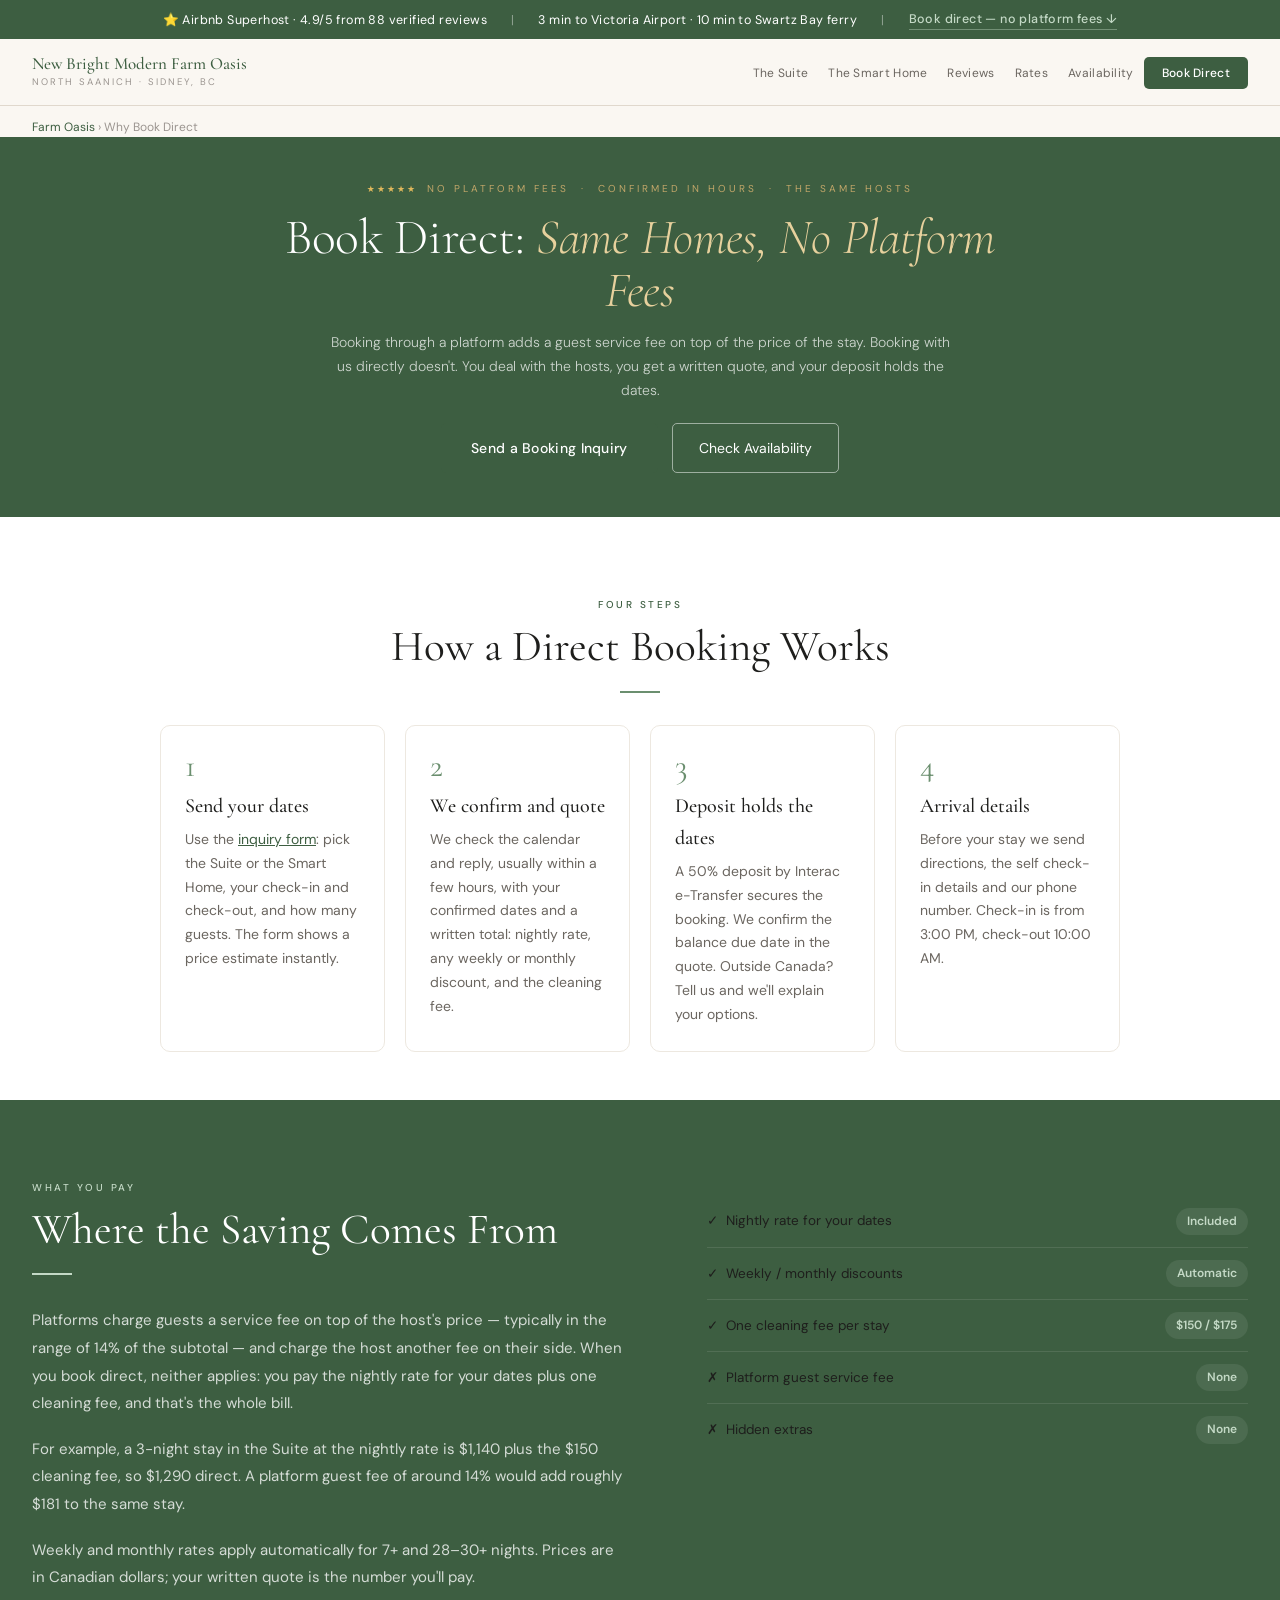
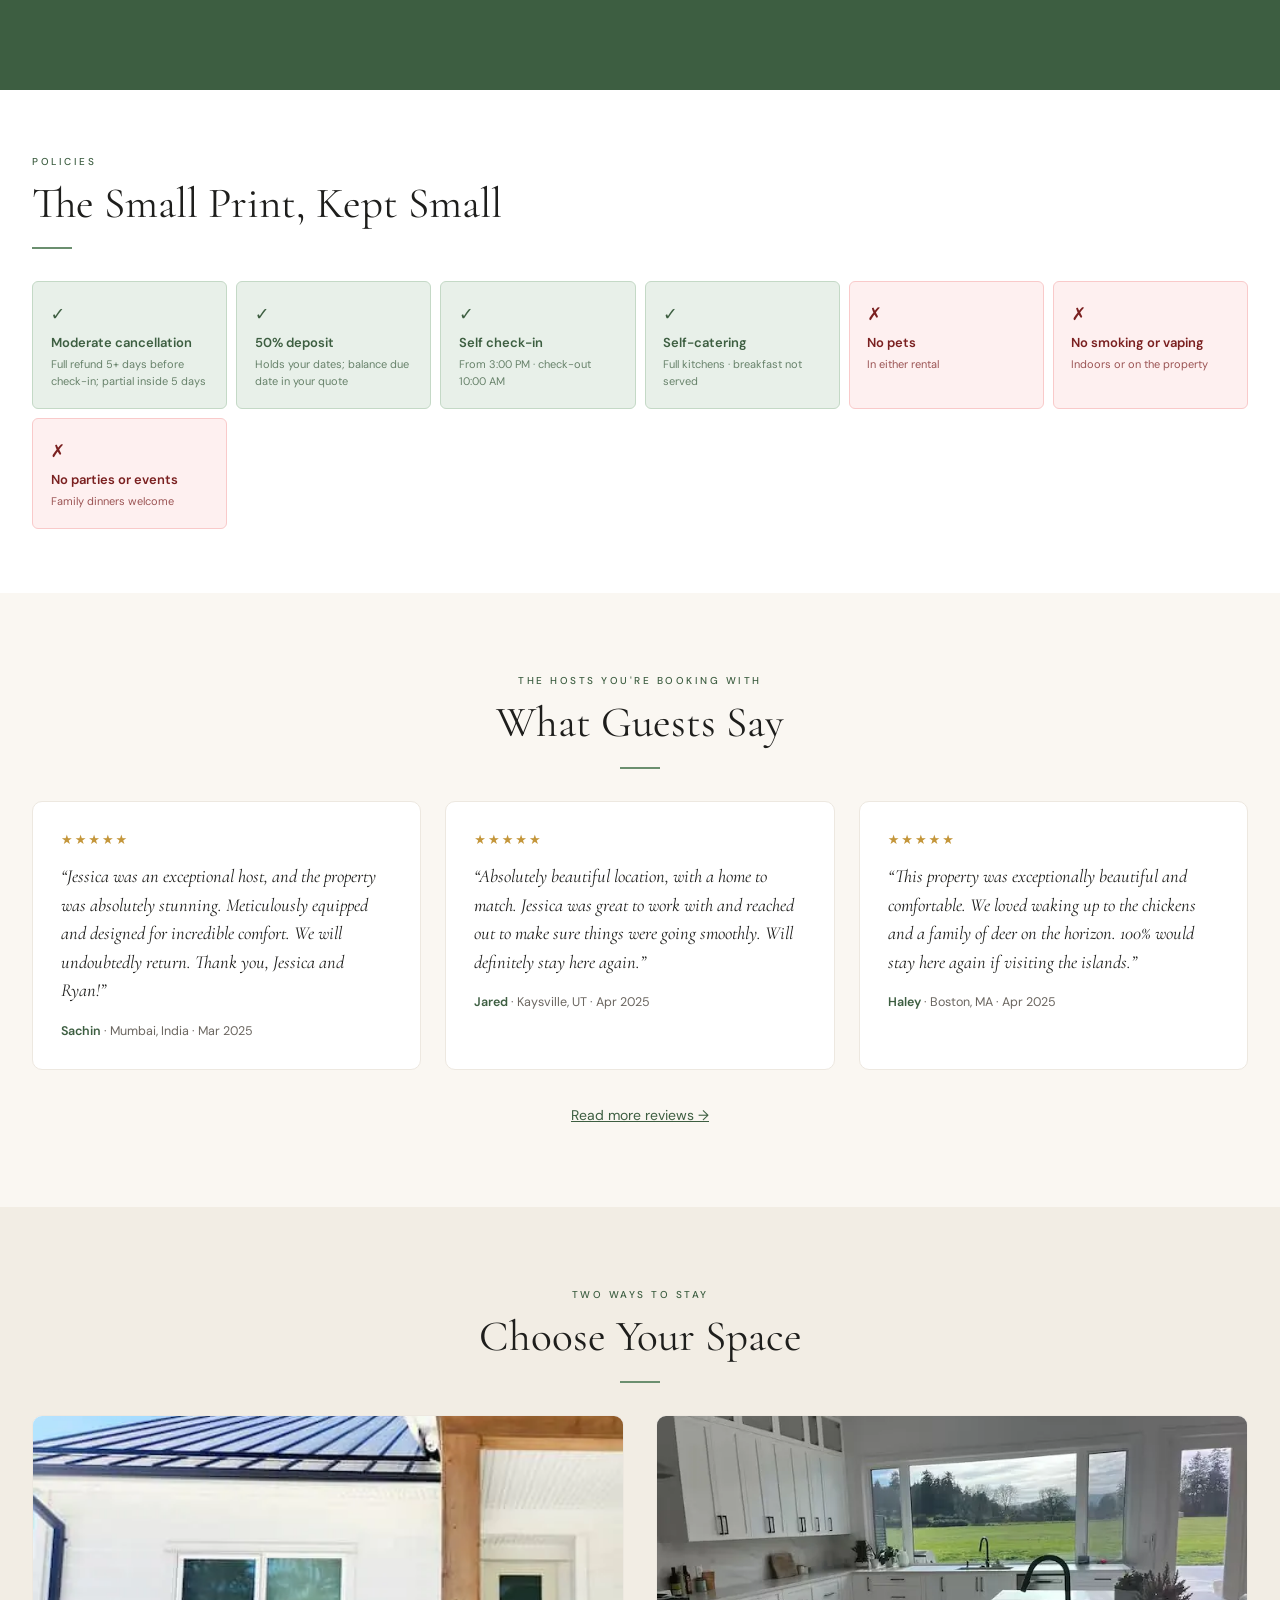
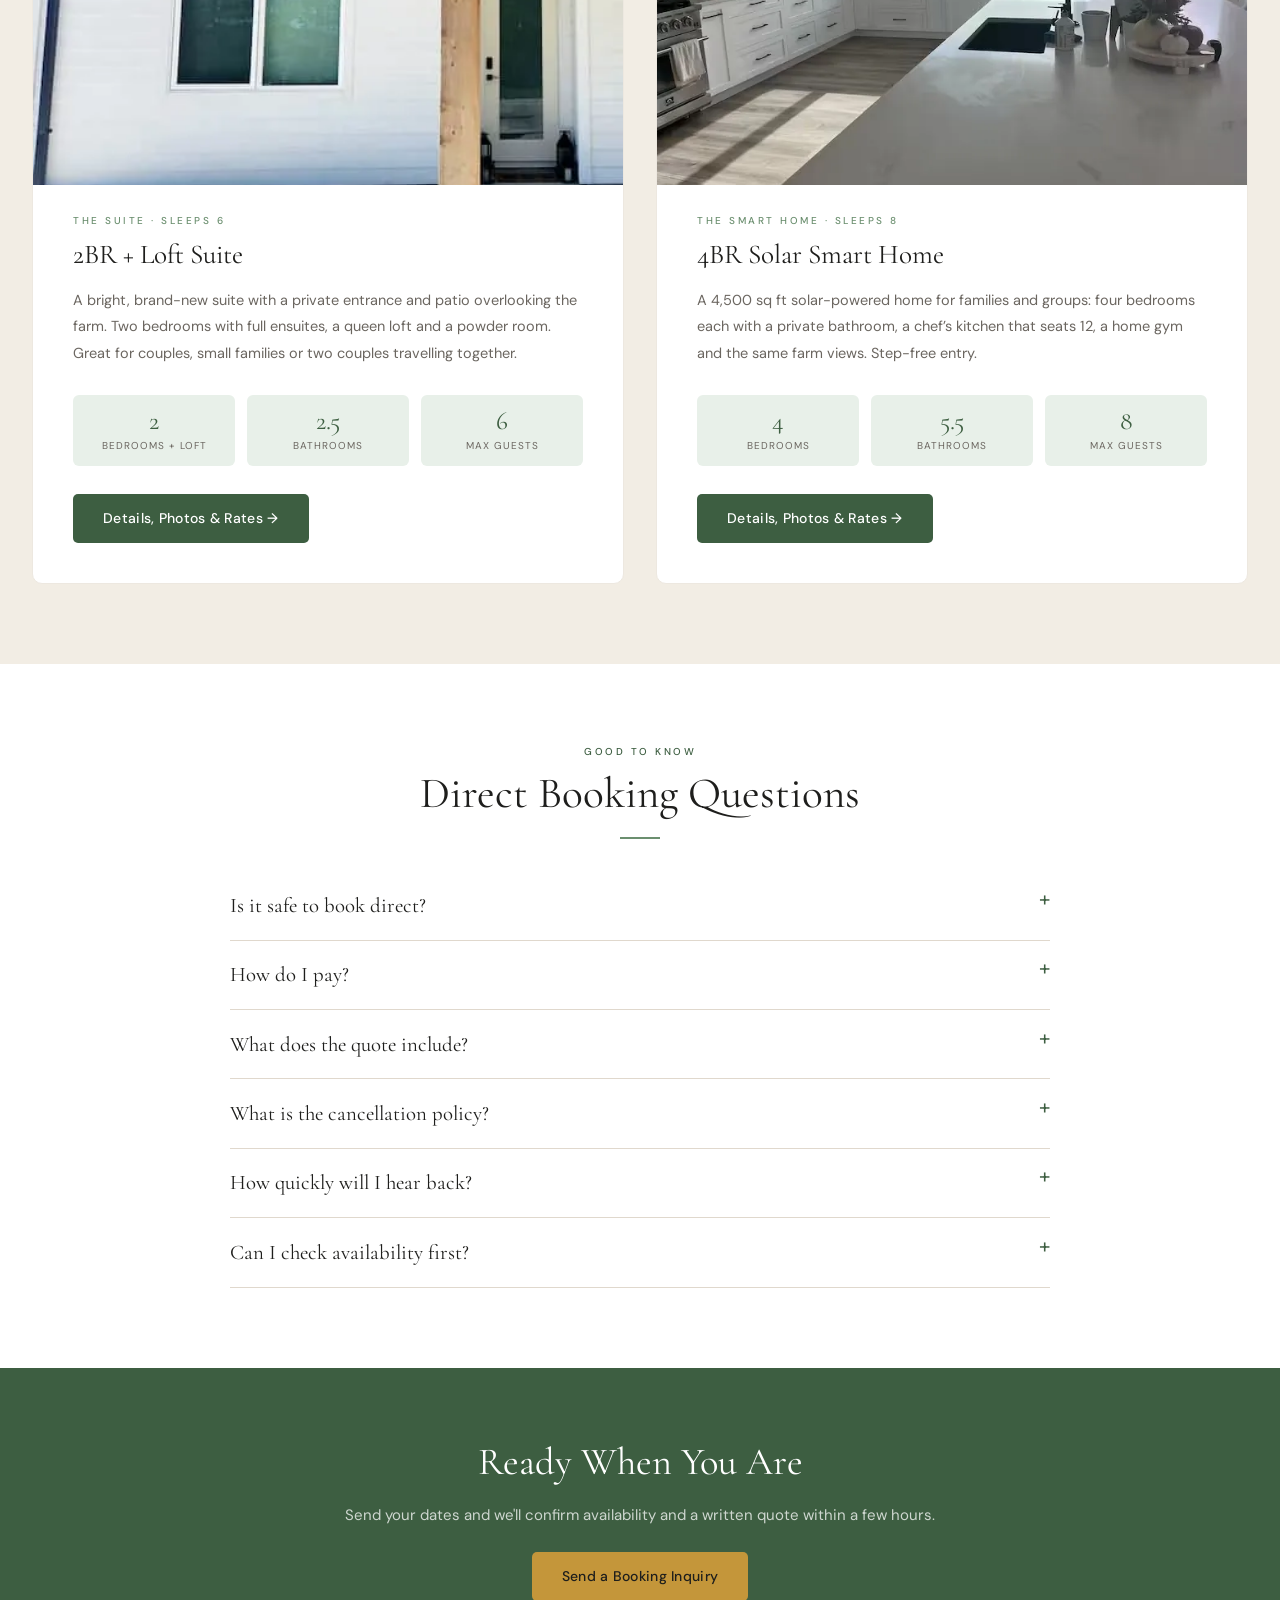
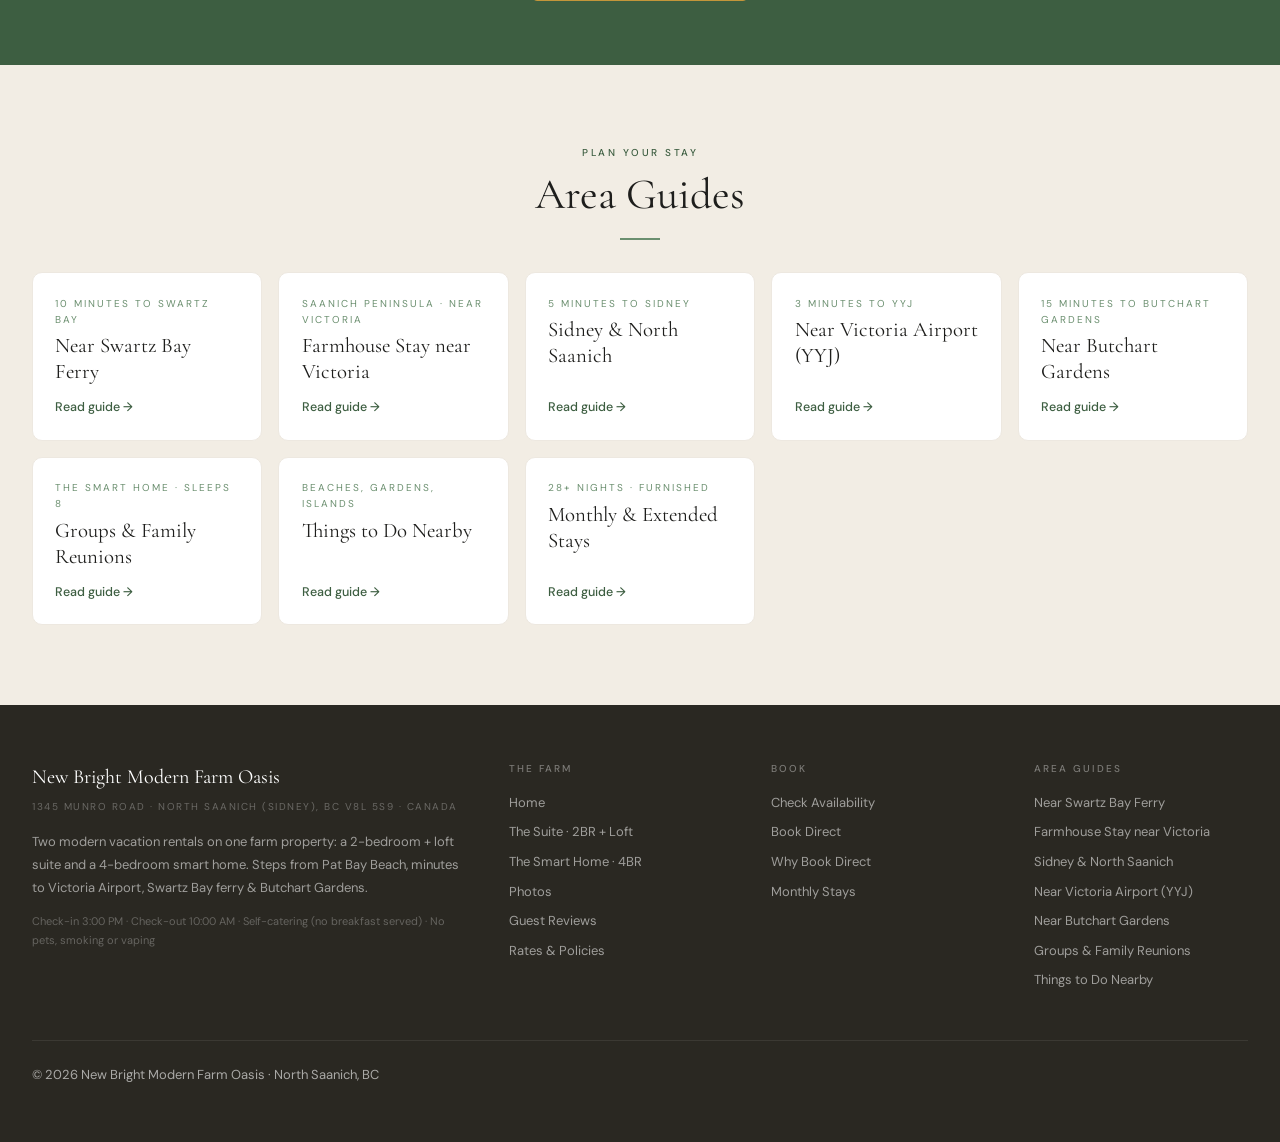
==== book-direct/index.html @ ff3f7516 "Add property pages, area/monthly/book-direct guides, favicons, FAQ schema, geo fix - New pages: /the" ====
<!DOCTYPE html>
<html lang="en">
<head>
<meta charset="UTF-8">
<meta name="viewport" content="width=device-width, initial-scale=1.0">
<title>Book Direct &amp; Save — How Direct Booking Works | Farm Oasis, Sidney BC</title>
<meta name="description" content="Book the Suite or the Smart Home directly with the hosts: no platform fees, a written quote within hours, a 50% deposit holds your dates, moderate cancellation.">
<meta name="robots" content="index, follow">
<link rel="canonical" href="https://victoriabnb.ca/book-direct/">
<meta property="og:type" content="website">
<meta property="og:site_name" content="New Bright Modern Farm Oasis">
<meta property="og:locale" content="en_CA">
<meta property="og:title" content="Book Direct &amp; Save — How Direct Booking Works | Farm Oasis, Sidney BC">
<meta property="og:description" content="Book the Suite or the Smart Home directly with the hosts: no platform fees, a written quote within hours, a 50% deposit holds your dates, moderate cancellation.">
<meta property="og:image" content="https://victoriabnb.ca/img/og/pat-bay-beach-sunset.jpg">
<meta property="og:url" content="https://victoriabnb.ca/book-direct/">
<meta name="twitter:card" content="summary_large_image">
<meta name="twitter:title" content="Book Direct &amp; Save — How Direct Booking Works | Farm Oasis, Sidney BC">
<meta name="twitter:description" content="Book the Suite or the Smart Home directly with the hosts: no platform fees, a written quote within hours, a 50% deposit holds your dates, moderate cancellation.">
<meta name="twitter:image" content="https://victoriabnb.ca/img/og/pat-bay-beach-sunset.jpg">
<link rel="icon" href="/favicon.ico" sizes="32x32">
<link rel="icon" href="/favicon.svg" type="image/svg+xml">
<link rel="apple-touch-icon" href="/apple-touch-icon.png">
<link rel="manifest" href="/site.webmanifest">
<meta name="theme-color" content="#3D5E41">
<script type="application/ld+json">
{
  "@context": "https://schema.org",
  "@graph": [
    {
      "@type": "WebPage",
      "@id": "https://victoriabnb.ca/book-direct/#webpage",
      "url": "https://victoriabnb.ca/book-direct/",
      "name": "Book Direct & Save — How Direct Booking Works | Farm Oasis, Sidney BC",
      "description": "Book the Suite or the Smart Home directly with the hosts: no platform fees, a written quote within hours, a 50% deposit holds your dates, moderate cancellation.",
      "isPartOf": {
        "@id": "https://victoriabnb.ca/#website"
      },
      "primaryImageOfPage": "https://victoriabnb.ca/img/pat-bay-beach-sunset.webp",
      "breadcrumb": {
        "@id": "https://victoriabnb.ca/book-direct/#breadcrumb"
      },
      "about": [
        {
          "@id": "https://victoriabnb.ca/#suite"
        },
        {
          "@id": "https://victoriabnb.ca/#smarthome"
        }
      ]
    },
    {
      "@type": "BreadcrumbList",
      "@id": "https://victoriabnb.ca/book-direct/#breadcrumb",
      "itemListElement": [
        {
          "@type": "ListItem",
          "position": 1,
          "name": "Farm Oasis",
          "item": "https://victoriabnb.ca/"
        },
        {
          "@type": "ListItem",
          "position": 2,
          "name": "Book Direct",
          "item": "https://victoriabnb.ca/book-direct/"
        }
      ]
    },
    {
      "@type": "FAQPage",
      "@id": "https://victoriabnb.ca/book-direct/#faq",
      "mainEntity": [
        {
          "@type": "Question",
          "name": "Is it safe to book direct?",
          "acceptedAnswer": {
            "@type": "Answer",
            "text": "You're booking with the same hosts and the same two homes you'll find on Airbnb, where we're a Superhost with more than 80 five-star reviews. The Suite is registered with the Province of BC (registration H295535660). We confirm everything in writing before any deposit is paid."
          }
        },
        {
          "@type": "Question",
          "name": "How do I pay?",
          "acceptedAnswer": {
            "@type": "Answer",
            "text": "By Interac e-Transfer from a Canadian bank account: a 50% deposit holds your dates and we confirm the balance due date in your quote. Travelling from the US or overseas? Say so in your inquiry and we'll let you know your options."
          }
        },
        {
          "@type": "Question",
          "name": "What does the quote include?",
          "acceptedAnswer": {
            "@type": "Answer",
            "text": "The nightly rate for your dates, any weekly or monthly discount, and the one-time cleaning fee. We'll spell out the total in writing so there are no surprises."
          }
        },
        {
          "@type": "Question",
          "name": "What is the cancellation policy?",
          "acceptedAnswer": {
            "@type": "Answer",
            "text": "Moderate: a full refund if you cancel at least 5 days before check-in, and a partial refund inside 5 days."
          }
        },
        {
          "@type": "Question",
          "name": "How quickly will I hear back?",
          "acceptedAnswer": {
            "@type": "Answer",
            "text": "Usually within a few hours during the day, and always within 24 hours."
          }
        },
        {
          "@type": "Question",
          "name": "Can I check availability first?",
          "acceptedAnswer": {
            "@type": "Answer",
            "text": "Yes. The calendar on the home page syncs from our booking calendars every few hours. If your dates show as free, send the inquiry and we'll confirm them."
          }
        }
      ]
    }
  ]
}
</script>
<link rel="preconnect" href="https://fonts.googleapis.com">
<link rel="preconnect" href="https://fonts.gstatic.com" crossorigin>
<link href="https://fonts.googleapis.com/css2?family=Cormorant+Garamond:ital,wght@0,300;0,400;0,500;0,600;1,300;1,400&family=DM+Sans:ital,wght@0,300;0,400;0,500;0,600;1,400&display=swap" rel="stylesheet">
<link rel="stylesheet" href="/assets/site.css">
<link rel="stylesheet" href="/assets/guides.css">
<style>.steps{max-width:960px;margin:2rem auto 0;display:grid;grid-template-columns:repeat(4,1fr);gap:1.25rem}.step{background:var(--white);border:1px solid var(--border-light);border-radius:10px;padding:1.5rem}.step-n{font-family:var(--serif);font-size:2rem;color:var(--sage);line-height:1}.step h3{font-family:var(--serif);font-weight:500;font-size:1.25rem;margin:0.5rem 0 0.4rem;color:var(--charcoal)}.step p{font-size:14px;color:var(--mid);line-height:1.7}@media(max-width:900px){.steps{grid-template-columns:1fr 1fr}}@media(max-width:520px){.steps{grid-template-columns:1fr}}</style>
</head>
<body>

<div class="announce-bar">
  <span>⭐ Airbnb Superhost · 4.9/5 from 88 verified reviews</span>
  <span class="announce-sep">|</span>
  <span>3 min to Victoria Airport · 10 min to Swartz Bay ferry</span>
  <span class="announce-sep">|</span>
  <a href="/#booking">Book direct — no platform fees ↓</a>
</div>

<nav id="mainNav">
  <div class="nav-inner">
    <a class="nav-logo" href="/" style="text-decoration:none">
      <span class="nav-logo-name">New Bright Modern Farm Oasis</span>
      <span class="nav-logo-sub">North Saanich · Sidney, BC</span>
    </a>
    <ul class="nav-links">
      <li><a href="/the-suite/">The Suite</a></li>
      <li><a href="/the-smart-home/">The Smart Home</a></li>
      <li><a href="/#reviews">Reviews</a></li>
      <li><a href="/#pricing">Rates</a></li>
      <li><a href="/#availability">Availability</a></li>
      <li><a href="/#booking" class="nav-cta">Book Direct</a></li>
    </ul>
    <button class="hamburger" id="menuBtn" aria-label="Open menu"><span></span><span></span><span></span></button>
  </div>
</nav>
<div class="mobile-menu" id="mobileMenu">
  <button class="mobile-close" id="menuClose" aria-label="Close menu">×</button>
  <a href="/">Home</a>
  <a href="/the-suite/">The Suite</a>
  <a href="/the-smart-home/">The Smart Home</a>
  <a href="/#gallery-suite">Photos</a>
  <a href="/#pricing">Rates</a>
  <a href="/#availability">Availability</a>
  <a href="/swartz-bay-ferry-stay/">Near Swartz Bay Ferry</a><a href="/farmhouse-stay-victoria-bc/">Farmhouse Stay near Victoria</a><a href="/sidney-north-saanich-vacation-rental/">Sidney & North Saanich</a><a href="/victoria-airport-accommodation/">Near Victoria Airport (YYJ)</a><a href="/butchart-gardens-accommodation/">Near Butchart Gardens</a><a href="/group-vacation-rental-victoria/">Groups & Family Reunions</a><a href="/things-to-do-sidney-north-saanich/">Things to Do Nearby</a><a href="/monthly-stays-sidney-north-saanich/">Monthly &amp; Extended Stays</a><a href="/book-direct/">Why Book Direct</a>
  <a href="/#booking" style="color:var(--sage-dark);font-weight:600">Book Direct ↓</a>
</div>

<div class="crumbs"><a href="/">Farm Oasis</a> &rsaquo; Why Book Direct</div>

<div class="hero">
  <div class="hero-content">
    <div class="hero-eyebrow"><span class="hero-eyebrow-star">★★★★★</span> No platform fees &nbsp;·&nbsp; confirmed in hours &nbsp;·&nbsp; the same hosts</div>
    <h1>Book Direct: <em>Same Homes, No Platform Fees</em></h1>
    <p class="hero-sub">Booking through a platform adds a guest service fee on top of the price of the stay. Booking with us directly doesn't. You deal with the hosts, you get a written quote, and your deposit holds the dates.</p>
    <div class="hero-btns">
      <a href="/#booking" class="btn-primary">Send a Booking Inquiry</a>
      <a href="/#availability" class="btn-outline">Check Availability</a>
    </div>
  </div>
</div>

<section class="about-section" style="padding-bottom:3rem">
  <div class="wrap">
    <div class="eyebrow" style="text-align:center">Four steps</div>
    <h2 class="section-title" style="text-align:center">How a Direct Booking Works</h2>
    <div class="rule" style="margin-left:auto;margin-right:auto"></div>
    <div class="steps">
      <div class="step"><div class="step-n">1</div><h3>Send your dates</h3><p>Use the <a href="/#booking" style="color:var(--sage-dark)">inquiry form</a>: pick the Suite or the Smart Home, your check-in and check-out, and how many guests. The form shows a price estimate instantly.</p></div>
      <div class="step"><div class="step-n">2</div><h3>We confirm and quote</h3><p>We check the calendar and reply, usually within a few hours, with your confirmed dates and a written total: nightly rate, any weekly or monthly discount, and the cleaning fee.</p></div>
      <div class="step"><div class="step-n">3</div><h3>Deposit holds the dates</h3><p>A 50% deposit by Interac e-Transfer secures the booking. We confirm the balance due date in the quote. Outside Canada? Tell us and we'll explain your options.</p></div>
      <div class="step"><div class="step-n">4</div><h3>Arrival details</h3><p>Before your stay we send directions, the self check-in details and our phone number. Check-in is from 3:00 PM, check-out 10:00 AM.</p></div>
    </div>
  </div>
</section>

<section class="location-section">
  <div class="loc-grid">
    <div>
      <div class="eyebrow">What you pay</div>
      <h2 class="section-title">Where the Saving Comes From</h2>
      <div class="rule"></div>
      <div class="loc-body">
        <p>Platforms charge guests a service fee on top of the host's price — typically in the range of 14% of the subtotal — and charge the host another fee on their side. When you book direct, neither applies: you pay the nightly rate for your dates plus one cleaning fee, and that's the whole bill.</p>
        <p id="bdExample"></p>
        <p>Weekly and monthly rates apply automatically for 7+ and 28–30+ nights. Prices are in Canadian dollars; your written quote is the number you'll pay.</p>
      </div>
    </div>
    <div>
      <ul class="dist-list">
        <li class="dist-item"><span>✓ &nbsp;Nightly rate for your dates</span><span class="dist-time">Included</span></li>
        <li class="dist-item"><span>✓ &nbsp;Weekly / monthly discounts</span><span class="dist-time">Automatic</span></li>
        <li class="dist-item"><span>✓ &nbsp;One cleaning fee per stay</span><span class="dist-time" id="bdClean"></span></li>
        <li class="dist-item"><span>✗ &nbsp;Platform guest service fee</span><span class="dist-time">None</span></li>
        <li class="dist-item"><span>✗ &nbsp;Hidden extras</span><span class="dist-time">None</span></li>
      </ul>
    </div>
  </div>
</section>
<script src="/assets/pricing.js"></script>
<script>
(function(){
  var c=PRICING_CONFIG.suite, n=3, sub=c.nightly*n, direct=sub+c.cleaningFee, fee=Math.round((sub+c.cleaningFee)*0.14);
  document.getElementById('bdExample').innerHTML='For example, a '+n+'-night stay in the Suite at the nightly rate is '+fmtMoney(sub)+' plus the '+fmtMoney(c.cleaningFee)+' cleaning fee, so '+fmtMoney(direct)+' direct. A platform guest fee of around 14% would add roughly '+fmtMoney(fee)+' to the same stay.';
  document.getElementById('bdClean').textContent=fmtMoney(c.cleaningFee)+' / '+fmtMoney(PRICING_CONFIG.smarthome.cleaningFee);
})();
</script>

<section class="pricing-section" style="padding-top:4rem;padding-bottom:4rem">
  <div class="wrap">
    <div class="eyebrow">Policies</div>
    <h2 class="section-title">The Small Print, Kept Small</h2>
    <div class="rule"></div>
    <div class="rules-grid" style="margin-top:1.5rem">
      <div class="rule-card rule-ok"><span class="rule-icon">✓</span><div class="rule-name">Moderate cancellation</div><div class="rule-note">Full refund 5+ days before check-in; partial inside 5 days</div></div>
      <div class="rule-card rule-ok"><span class="rule-icon">✓</span><div class="rule-name">50% deposit</div><div class="rule-note">Holds your dates; balance due date in your quote</div></div>
      <div class="rule-card rule-ok"><span class="rule-icon">✓</span><div class="rule-name">Self check-in</div><div class="rule-note">From 3:00 PM · check-out 10:00 AM</div></div>
      <div class="rule-card rule-ok"><span class="rule-icon">✓</span><div class="rule-name">Self-catering</div><div class="rule-note">Full kitchens · breakfast not served</div></div>
      <div class="rule-card rule-no"><span class="rule-icon">✗</span><div class="rule-name">No pets</div><div class="rule-note">In either rental</div></div>
      <div class="rule-card rule-no"><span class="rule-icon">✗</span><div class="rule-name">No smoking or vaping</div><div class="rule-note">Indoors or on the property</div></div>
      <div class="rule-card rule-no"><span class="rule-icon">✗</span><div class="rule-name">No parties or events</div><div class="rule-note">Family dinners welcome</div></div>
    </div>
  </div>
</section>

<section class="reviews-section">
  <div class="wrap">
    <div class="eyebrow" style="text-align:center">The hosts you're booking with</div>
    <h2 class="section-title" style="text-align:center">What Guests Say</h2>
    <div class="rule" style="margin-left:auto;margin-right:auto"></div>
  </div>
  <div class="quotes-grid"><div class="quote-card"><div class="quote-stars">★★★★★</div><p class="quote-text">&ldquo;Jessica was an exceptional host, and the property was absolutely stunning. Meticulously equipped and designed for incredible comfort. We will undoubtedly return. Thank you, Jessica and Ryan!&rdquo;</p><div class="quote-who"><strong>Sachin</strong> · Mumbai, India · Mar 2025</div></div><div class="quote-card"><div class="quote-stars">★★★★★</div><p class="quote-text">&ldquo;Absolutely beautiful location, with a home to match. Jessica was great to work with and reached out to make sure things were going smoothly. Will definitely stay here again.&rdquo;</p><div class="quote-who"><strong>Jared</strong> · Kaysville, UT · Apr 2025</div></div><div class="quote-card"><div class="quote-stars">★★★★★</div><p class="quote-text">&ldquo;This property was exceptionally beautiful and comfortable. We loved waking up to the chickens and a family of deer on the horizon. 100% would stay here again if visiting the islands.&rdquo;</p><div class="quote-who"><strong>Haley</strong> · Boston, MA · Apr 2025</div></div></div>
  <p style="text-align:center;margin-top:2rem"><a href="/#reviews" style="color:var(--sage-dark);font-size:14px">Read more reviews &rarr;</a></p>
</section>

<section class="stays-section">
  <div class="wrap">
    <div class="eyebrow" style="text-align:center">Two ways to stay</div>
    <h2 class="section-title" style="text-align:center">Choose Your Space</h2>
    <div class="rule" style="margin-left:auto;margin-right:auto"></div>
    <div class="stays-grid">
      <div class="stay-card">
        <div class="stay-card-img"><img src="/img/suite-exterior-farm-views.webp" alt="2-bedroom + loft suite with farm views in North Saanich" loading="lazy"></div>
        <div class="stay-card-eyebrow">The Suite &middot; Sleeps 6</div>
        <h3 class="stay-card-title">2BR + Loft Suite</h3>
        <p class="stay-card-desc">A bright, brand-new suite with a private entrance and patio overlooking the farm. Two bedrooms with full ensuites, a queen loft and a powder room. Great for couples, small families or two couples travelling together.</p>
        <div class="stay-stats">
          <div class="stay-stat"><span class="stay-stat-num">2</span><span class="stay-stat-label">Bedrooms + Loft</span></div>
          <div class="stay-stat"><span class="stay-stat-num">2.5</span><span class="stay-stat-label">Bathrooms</span></div>
          <div class="stay-stat"><span class="stay-stat-num">6</span><span class="stay-stat-label">Max Guests</span></div>
        </div>
        <a href="/the-suite/" class="btn-primary stay-link">Details, Photos &amp; Rates &rarr;</a>
      </div>
      <div class="stay-card">
        <div class="stay-card-img"><img src="/img/smart-home-chefs-kitchen-island.webp" alt="4-bedroom solar-powered smart home chef's kitchen" loading="lazy"></div>
        <div class="stay-card-eyebrow">The Smart Home &middot; Sleeps 8</div>
        <h3 class="stay-card-title">4BR Solar Smart Home</h3>
        <p class="stay-card-desc">A 4,500&nbsp;sq&nbsp;ft solar-powered home for families and groups: four bedrooms each with a private bathroom, a chef&rsquo;s kitchen that seats 12, a home gym and the same farm views. Step-free entry.</p>
        <div class="stay-stats">
          <div class="stay-stat"><span class="stay-stat-num">4</span><span class="stay-stat-label">Bedrooms</span></div>
          <div class="stay-stat"><span class="stay-stat-num">5.5</span><span class="stay-stat-label">Bathrooms</span></div>
          <div class="stay-stat"><span class="stay-stat-num">8</span><span class="stay-stat-label">Max Guests</span></div>
        </div>
        <a href="/the-smart-home/" class="btn-primary stay-link">Details, Photos &amp; Rates &rarr;</a>
      </div>
    </div>
  </div>
</section>

<section class="faq-section">
  <div class="wrap">
    <div class="eyebrow" style="text-align:center">Good to know</div>
    <h2 class="section-title" style="text-align:center">Direct Booking Questions</h2>
    <div class="rule" style="margin-left:auto;margin-right:auto"></div>
    <div class="faq-list"><details><summary>Is it safe to book direct?</summary><p>You're booking with the same hosts and the same two homes you'll find on Airbnb, where we're a Superhost with more than 80 five-star reviews. The Suite is registered with the Province of BC (registration H295535660). We confirm everything in writing before any deposit is paid.</p></details><details><summary>How do I pay?</summary><p>By Interac e-Transfer from a Canadian bank account: a 50% deposit holds your dates and we confirm the balance due date in your quote. Travelling from the US or overseas? Say so in your inquiry and we'll let you know your options.</p></details><details><summary>What does the quote include?</summary><p>The nightly rate for your dates, any weekly or monthly discount, and the one-time cleaning fee. We'll spell out the total in writing so there are no surprises.</p></details><details><summary>What is the cancellation policy?</summary><p>Moderate: a full refund if you cancel at least 5 days before check-in, and a partial refund inside 5 days.</p></details><details><summary>How quickly will I hear back?</summary><p>Usually within a few hours during the day, and always within 24 hours.</p></details><details><summary>Can I check availability first?</summary><p>Yes. The calendar on the home page syncs from our booking calendars every few hours. If your dates show as free, send the inquiry and we'll confirm them.</p></details></div>
  </div>
</section>

<div class="cta-band">
  <h2>Ready When You Are</h2>
  <p>Send your dates and we'll confirm availability and a written quote within a few hours.</p>
  <a href="/#booking" class="btn-primary">Send a Booking Inquiry</a>
</div>

<section class="guides-section">
  <div class="wrap">
    <div class="eyebrow" style="text-align:center">Plan your stay</div>
    <h2 class="section-title" style="text-align:center">Area Guides</h2>
    <div class="rule" style="margin-left:auto;margin-right:auto"></div>
  </div>
  <div class="guides-grid"><a class="guide-card" href="/swartz-bay-ferry-stay/"><span class="guide-eyebrow">10 minutes to Swartz Bay</span><span class="guide-title">Near Swartz Bay Ferry</span><span class="guide-go">Read guide &rarr;</span></a><a class="guide-card" href="/farmhouse-stay-victoria-bc/"><span class="guide-eyebrow">Saanich Peninsula · near Victoria</span><span class="guide-title">Farmhouse Stay near Victoria</span><span class="guide-go">Read guide &rarr;</span></a><a class="guide-card" href="/sidney-north-saanich-vacation-rental/"><span class="guide-eyebrow">5 minutes to Sidney</span><span class="guide-title">Sidney & North Saanich</span><span class="guide-go">Read guide &rarr;</span></a><a class="guide-card" href="/victoria-airport-accommodation/"><span class="guide-eyebrow">3 minutes to YYJ</span><span class="guide-title">Near Victoria Airport (YYJ)</span><span class="guide-go">Read guide &rarr;</span></a><a class="guide-card" href="/butchart-gardens-accommodation/"><span class="guide-eyebrow">15 minutes to Butchart Gardens</span><span class="guide-title">Near Butchart Gardens</span><span class="guide-go">Read guide &rarr;</span></a><a class="guide-card" href="/group-vacation-rental-victoria/"><span class="guide-eyebrow">The Smart Home · sleeps 8</span><span class="guide-title">Groups & Family Reunions</span><span class="guide-go">Read guide &rarr;</span></a><a class="guide-card" href="/things-to-do-sidney-north-saanich/"><span class="guide-eyebrow">Beaches, gardens, islands</span><span class="guide-title">Things to Do Nearby</span><span class="guide-go">Read guide &rarr;</span></a><a class="guide-card" href="/monthly-stays-sidney-north-saanich/"><span class="guide-eyebrow">28+ nights · furnished</span><span class="guide-title">Monthly &amp; Extended Stays</span><span class="guide-go">Read guide &rarr;</span></a></div>
</section>

<footer>
  <div class="footer-grid">
    <div>
      <div class="footer-name">New Bright Modern Farm Oasis</div>
      <div class="footer-loc">1345 Munro Road · North Saanich (Sidney), BC V8L 5S9 · Canada</div>
      <p>Two modern vacation rentals on one farm property: a 2-bedroom + loft suite and a 4-bedroom smart home. Steps from Pat Bay Beach, minutes to Victoria Airport, Swartz Bay ferry &amp; Butchart Gardens.</p>
      <p style="margin-top:0.75rem;font-size:11px;color:rgba(255,255,255,0.28)">Check-in 3:00 PM · Check-out 10:00 AM · Self-catering (no breakfast served) · No pets, smoking or vaping</p>
    </div>
    <div class="footer-col">
      <h4>The Farm</h4>
      <ul>
        <li><a href="/">Home</a></li>
        <li><a href="/the-suite/">The Suite &middot; 2BR + Loft</a></li>
        <li><a href="/the-smart-home/">The Smart Home &middot; 4BR</a></li>
        <li><a href="/#gallery-suite">Photos</a></li>
        <li><a href="/#reviews">Guest Reviews</a></li>
        <li><a href="/#pricing">Rates &amp; Policies</a></li>
      </ul>
    </div>
    <div class="footer-col">
      <h4>Book</h4>
      <ul>
        <li><a href="/#availability">Check Availability</a></li>
        <li><a href="/#booking">Book Direct</a></li>
        <li><a href="/book-direct/">Why Book Direct</a></li>
        <li><a href="/monthly-stays-sidney-north-saanich/">Monthly Stays</a></li>
      </ul>
    </div>
    <div class="footer-col">
      <h4>Area Guides</h4>
      <ul><li><a href="/swartz-bay-ferry-stay/">Near Swartz Bay Ferry</a></li><li><a href="/farmhouse-stay-victoria-bc/">Farmhouse Stay near Victoria</a></li><li><a href="/sidney-north-saanich-vacation-rental/">Sidney & North Saanich</a></li><li><a href="/victoria-airport-accommodation/">Near Victoria Airport (YYJ)</a></li><li><a href="/butchart-gardens-accommodation/">Near Butchart Gardens</a></li><li><a href="/group-vacation-rental-victoria/">Groups & Family Reunions</a></li><li><a href="/things-to-do-sidney-north-saanich/">Things to Do Nearby</a></li></ul>
    </div>
  </div>
  <div class="footer-bottom">
    <span>© <span id="footerYear">2026</span> New Bright Modern Farm Oasis · North Saanich, BC</span>
  </div>
</footer>

<script>
(function(){
  var m=document.getElementById('mobileMenu');
  document.getElementById('menuBtn').onclick=function(){m.classList.add('open')};
  document.getElementById('menuClose').onclick=function(){m.classList.remove('open')};
  m.querySelectorAll('a').forEach(function(a){a.addEventListener('click',function(){m.classList.remove('open')})});
  var y=document.getElementById('footerYear');if(y)y.textContent=new Date().getFullYear();
})();
</script>
</body>
</html>
---- assets/site.css ----
/* ══════════════════════════════════════════
   RESET & VARIABLES
══════════════════════════════════════════ */
*{margin:0;padding:0;box-sizing:border-box}
:root{
  --cream:#FAF7F2;
  --parchment:#F2EDE4;
  --sage:#6B8F6F;
  --sage-dark:#3D5E41;
  --sage-mid:#527856;
  --sage-light:#C4D9C6;
  --sage-pale:#E8F0E9;
  --gold:#C4963A;
  --gold-light:#F7EDD8;
  --gold-pale:#FDF8EF;
  --charcoal:#1E1E1C;
  --warm-dark:#2A2822;
  --mid:#6B6660;
  --light-mid:#9B9590;
  --border:#E0D8CD;
  --border-light:#EDE8E0;
  --white:#FFFFFF;
  --serif:'Cormorant Garamond',Georgia,serif;
  --sans:'DM Sans',system-ui,sans-serif;
}
html{scroll-behavior:smooth}
body{font-family:var(--sans);background:var(--cream);color:var(--charcoal);line-height:1.6;overflow-x:hidden}
::-webkit-scrollbar{width:5px;height:5px}
::-webkit-scrollbar-track{background:var(--parchment)}
::-webkit-scrollbar-thumb{background:var(--sage-light);border-radius:3px}
img{display:block;max-width:100%}

/* ══════════════════════════════════════════
   ANNOUNCEMENT BAR (like Grok's top bar)
══════════════════════════════════════════ */
.announce-bar{
  background:var(--sage-dark);color:white;
  padding:9px 2rem;text-align:center;
  font-family:var(--sans);font-size:12.5px;letter-spacing:0.4px;
  display:flex;align-items:center;justify-content:center;gap:1.5rem;flex-wrap:wrap;
}
.announce-bar a{color:var(--sage-light);text-decoration:none;font-weight:500;border-bottom:1px solid rgba(196,217,198,0.4)}
.announce-bar a:hover{color:white}
.announce-sep{opacity:0.4}

/* ══════════════════════════════════════════
   NAV
══════════════════════════════════════════ */
#mainNav{
  position:sticky;top:0;left:0;right:0;z-index:200;
  padding:0 2rem;
  background:rgba(250,247,242,0.97);
  backdrop-filter:blur(12px);
  border-bottom:1px solid var(--border);
}
.nav-inner{
  max-width:1280px;margin:0 auto;
  display:flex;align-items:center;justify-content:space-between;height:66px;gap:1rem;
}
.nav-logo{display:flex;flex-direction:column;flex-shrink:0}
.nav-logo-name{font-family:var(--serif);font-size:17px;font-weight:500;color:var(--sage-dark);line-height:1.2}
.nav-logo-sub{font-size:9.5px;letter-spacing:2px;text-transform:uppercase;color:var(--light-mid)}
.nav-links{display:flex;align-items:center;gap:0;list-style:none}
.nav-links a{
  text-decoration:none;font-size:12px;font-weight:400;
  color:var(--mid);letter-spacing:0.3px;padding:6px 10px;border-radius:4px;
  transition:all 0.2s;white-space:nowrap;
}
.nav-links a:hover{color:var(--sage-dark);background:var(--sage-pale)}
.nav-cta{
  background:var(--sage-dark)!important;color:var(--white)!important;
  padding:8px 18px!important;border-radius:5px!important;font-weight:500!important;
}
.nav-cta:hover{background:var(--sage-mid)!important}
.nav-badge{
  display:flex;align-items:center;gap:6px;flex-shrink:0;
  background:var(--gold-light);border:1px solid #D4B058;
  border-radius:20px;padding:5px 12px;font-size:11px;font-weight:500;
  color:#7A5800;white-space:nowrap;
}
.hamburger{display:none;flex-direction:column;gap:5px;cursor:pointer;padding:8px;background:none;border:none;flex-shrink:0}
.hamburger span{width:22px;height:2px;background:var(--charcoal);border-radius:2px;transition:all 0.3s}
.mobile-menu{
  display:none;position:fixed;top:0;left:0;right:0;bottom:0;
  background:var(--cream);z-index:190;padding:5rem 2rem 2rem;
  overflow-y:auto;
}
.mobile-menu.open{display:block}
.mobile-close{
  position:absolute;top:1rem;right:1.5rem;font-size:2rem;background:none;
  border:none;cursor:pointer;color:var(--charcoal);line-height:1;
}
.mobile-menu a{
  display:block;padding:14px 0;font-size:18px;color:var(--charcoal);
  text-decoration:none;border-bottom:1px solid var(--border-light);
  font-family:var(--serif);font-weight:400;
}
.mobile-menu a:last-child{border-bottom:none}

/* ══════════════════════════════════════════
   HERO — Slim solid-sage banner
══════════════════════════════════════════ */
.hero{
  background:var(--sage-dark);
  min-height:260px;padding:2.75rem 2rem;
  display:flex;align-items:center;justify-content:center;text-align:center;
}
.hero-content{
  max-width:760px;
  display:flex;flex-direction:column;align-items:center;gap:0.85rem;
}
.hero-eyebrow{
  display:inline-flex;align-items:center;gap:10px;flex-wrap:wrap;justify-content:center;
  color:rgba(205,172,108,0.92);font-size:10px;letter-spacing:3px;text-transform:uppercase;
  font-family:var(--sans);font-weight:400;
}
.hero-eyebrow-star{color:#E0B85C;letter-spacing:2px;font-size:9px}
.hero h1{
  font-family:var(--serif);font-size:clamp(2rem,4.5vw,3.1rem);
  color:white;font-weight:300;line-height:1.08;letter-spacing:-0.3px;margin:0;
}
.hero h1 em{font-style:italic;color:rgba(240,215,162,0.95)}
.hero-sub{
  font-size:14px;color:rgba(255,255,255,0.74);line-height:1.7;
  max-width:620px;font-weight:300;margin:0;
}
.hero-btns{display:flex;gap:0.9rem;flex-wrap:wrap;justify-content:center;margin-top:0.4rem}

/* ── Buttons (shared) ── */
.btn-primary{
  background:var(--sage-dark);color:white;
  padding:13px 30px;border-radius:5px;text-decoration:none;
  font-size:14px;font-weight:500;letter-spacing:0.3px;
  border:none;cursor:pointer;transition:all 0.2s;
  display:inline-flex;align-items:center;gap:8px;
}
.btn-primary:hover{background:var(--sage-mid);transform:translateY(-1px)}
.btn-outline{
  background:transparent;color:white;
  padding:13px 26px;border-radius:5px;text-decoration:none;
  font-size:14px;font-weight:400;
  border:1px solid rgba(255,255,255,0.5);cursor:pointer;transition:all 0.2s;
}
.btn-outline:hover{background:rgba(255,255,255,0.12);border-color:rgba(255,255,255,0.9)}

/* ══════════════════════════════════════════
   STATS BAR
══════════════════════════════════════════ */
.stats-bar{background:var(--white);border-bottom:1px solid var(--border)}
.stats-bar-inner{
  max-width:1280px;margin:0 auto;padding:0.85rem 2rem;
  display:flex;gap:2rem;flex-wrap:wrap;align-items:center;justify-content:center;
}
.stat{display:flex;align-items:center;gap:7px;font-size:12.5px;color:var(--mid)}
.stat strong{color:var(--charcoal);font-weight:600}
.stat-sep{width:1px;height:14px;background:var(--border);flex-shrink:0}

/* ══════════════════════════════════════════
   SUPERHOST BANNER
══════════════════════════════════════════ */
.sh-banner{
  background:linear-gradient(135deg,#FDF3DC,#FAE9B8);
  border-bottom:1px solid #E0C87A;padding:12px 2rem;
}
.sh-inner{
  max-width:1280px;margin:0 auto;
  display:flex;align-items:center;justify-content:center;gap:2rem;flex-wrap:wrap;
}
.sh-pill{display:flex;align-items:center;gap:9px;font-size:12.5px;color:#6B4C00;font-weight:500}
.sh-icon{
  width:30px;height:30px;border-radius:50%;background:var(--gold);
  display:flex;align-items:center;justify-content:center;color:white;font-size:13px;flex-shrink:0;
}
.sh-div{width:1px;height:18px;background:#C4A830;opacity:0.5}

/* ══════════════════════════════════════════
   SECTIONS
══════════════════════════════════════════ */
section{padding:5rem 2rem}
.wrap{max-width:1280px;margin:0 auto}
.eyebrow{font-size:10px;letter-spacing:2.5px;text-transform:uppercase;color:var(--sage-dark);margin-bottom:0.5rem;font-weight:500}
.section-title{font-family:var(--serif);font-size:clamp(1.9rem,3.5vw,2.7rem);font-weight:400;color:var(--charcoal);line-height:1.2;margin-bottom:0.5rem}
.rule{width:40px;height:2px;background:var(--sage);margin:1.1rem 0 2rem}

/* ══════════════════════════════════════════
   ABOUT
══════════════════════════════════════════ */
.about-section{background:var(--white)}
.about-grid{display:grid;grid-template-columns:1fr 1fr;gap:5rem;align-items:start}
.about-body p{font-size:15px;color:var(--mid);line-height:1.85;margin-bottom:1.1rem}
.about-highlights{display:grid;grid-template-columns:1fr 1fr;gap:1rem;margin-top:2rem}
.about-hl{
  display:flex;align-items:flex-start;gap:10px;
  background:var(--sage-pale);border-radius:6px;padding:13px;
}
.hl-icon{font-size:17px;flex-shrink:0;margin-top:1px}
.hl-title{font-size:13px;font-weight:500;color:var(--sage-dark)}
.hl-sub{font-size:11.5px;color:var(--mid);margin-top:2px}
.mosaic{display:grid;grid-template-columns:1fr 1fr;gap:8px;position:sticky;top:80px}
.mosaic img{width:100%;object-fit:cover;border-radius:6px}
.mosaic img.tall{aspect-ratio:3/4;grid-row:span 2}
.mosaic img.sq{aspect-ratio:1/1}

/* ══════════════════════════════════════════
   TWO WAYS TO STAY
══════════════════════════════════════════ */
.stays-section{background:var(--parchment)}
.stays-intro{font-size:15px;color:var(--mid);max-width:760px;margin:0 auto 3rem;text-align:center;line-height:1.85}
.stays-grid{display:grid;grid-template-columns:1fr 1fr;gap:2rem}
.stay-card{
  background:var(--white);border-radius:10px;padding:2.5rem;overflow:hidden;
  border:1px solid var(--border-light);display:flex;flex-direction:column;
}
.stay-card-img{margin:-2.5rem -2.5rem 1.75rem;aspect-ratio:16/10;overflow:hidden}
.stay-card-img img{width:100%;height:100%;object-fit:cover;display:block}
.stay-card-eyebrow{font-size:10px;letter-spacing:2.5px;text-transform:uppercase;color:var(--sage);font-weight:500;margin-bottom:0.6rem}
.stay-card-title{font-family:var(--serif);font-size:1.7rem;font-weight:400;color:var(--charcoal);line-height:1.25;margin-bottom:0.9rem}
.stay-card-desc{font-size:14.5px;color:var(--mid);line-height:1.85;margin-bottom:1.75rem}
.stay-stats{display:flex;gap:0.75rem;margin-top:auto;margin-bottom:1.75rem}
.stay-stat{flex:1;background:var(--sage-pale);border-radius:6px;padding:12px 8px;text-align:center}
.stay-stat-num{display:block;font-family:var(--serif);font-size:1.6rem;color:var(--sage-dark);line-height:1.1}
.stay-stat-label{display:block;font-size:10px;color:var(--mid);text-transform:uppercase;letter-spacing:1px;margin-top:3px}
.stay-link{align-self:flex-start}

/* ══════════════════════════════════════════
   LOCATION TILES
══════════════════════════════════════════ */
.tiles-section{background:var(--sage-dark);padding:3.5rem 2rem}
.tiles-grid{
  max-width:1280px;margin:0 auto;
  display:grid;grid-template-columns:repeat(6,1fr);gap:1px;
  background:rgba(255,255,255,0.1);border-radius:8px;overflow:hidden;
}
.tile{background:var(--sage-dark);padding:1.75rem 1rem;text-align:center;transition:background 0.2s}
.tile:hover{background:var(--sage-mid)}
.tile a{text-decoration:none;color:inherit;display:block}
.tile-icon{font-size:1.8rem;margin-bottom:0.6rem;display:block}
.tile-title{font-family:var(--serif);font-size:1rem;font-weight:400;color:white;margin-bottom:0.2rem}
.tile-sub{font-size:11px;color:rgba(255,255,255,0.6)}
.tile a:hover .tile-title{color:var(--gold-light)}

/* ══════════════════════════════════════════
   GALLERY
══════════════════════════════════════════ */
.gallery-section{background:var(--parchment);padding:5rem 2rem}
.gtabs{display:flex;gap:8px;flex-wrap:wrap;margin-bottom:1.75rem}
.gtab{
  font-size:12px;padding:7px 16px;border-radius:20px;
  border:1px solid var(--border);background:var(--white);
  cursor:pointer;color:var(--mid);transition:all 0.2s;
}
.gtab:hover{border-color:var(--sage);color:var(--sage-dark)}
.gtab.active{background:var(--sage-dark);color:white;border-color:var(--sage-dark)}
.gallery-grid{display:grid;grid-template-columns:repeat(auto-fill,minmax(240px,1fr));gap:9px}
.gallery-block{scroll-margin-top:80px}
.gallery-block + .gallery-block{margin-top:3.25rem;padding-top:3.25rem;border-top:1px solid var(--border)}
.gitem{overflow:hidden;border-radius:6px;cursor:pointer;aspect-ratio:4/3;position:relative}
.gitem img{width:100%;height:100%;object-fit:cover;transition:transform 0.5s ease}
.gitem:hover img{transform:scale(1.06)}
.gitem-overlay{position:absolute;inset:0;background:rgba(0,0,0,0);display:flex;align-items:center;justify-content:center;transition:background 0.3s}
.gitem:hover .gitem-overlay{background:rgba(0,0,0,0.22)}
.gitem-zoom{width:38px;height:38px;border-radius:50%;background:white;display:flex;align-items:center;justify-content:center;opacity:0;transform:scale(0.7);transition:all 0.3s;font-size:15px}
.gitem:hover .gitem-zoom{opacity:1;transform:scale(1)}

/* ══════════════════════════════════════════
   AMENITIES
══════════════════════════════════════════ */
.amenities-section{background:var(--white)}
.amenities-grid{display:grid;grid-template-columns:repeat(auto-fill,minmax(220px,1fr));gap:7px;margin-top:2rem}
.amenity{
  display:flex;align-items:center;gap:9px;
  padding:10px 13px;border-radius:5px;
  border:1px solid var(--border-light);background:var(--cream);
  font-size:13px;color:var(--charcoal);
}
.am-check{color:var(--sage-dark);font-weight:600;font-size:13px;flex-shrink:0}
.amenity.safety{background:var(--sage-pale);border-color:var(--sage-light)}

/* ══════════════════════════════════════════
   LOCATION SECTION
══════════════════════════════════════════ */
.location-section{background:var(--sage-dark);padding:5rem 2rem}
.loc-grid{max-width:1280px;margin:0 auto;display:grid;grid-template-columns:1.1fr 1fr;gap:5rem;align-items:start}
.location-section .eyebrow{color:var(--sage-light)}
.location-section .section-title{color:white}
.location-section .rule{background:var(--sage-light)}
.loc-body p{color:rgba(255,255,255,0.78);font-size:15px;line-height:1.85;margin-bottom:1.1rem}
/* ── location body links: white, no browser-blue ── */
.loc-body a{color:rgba(255,255,255,0.92);text-decoration:none;border-bottom:1px solid rgba(255,255,255,0.3);transition:color 0.2s,border-color 0.2s}
.loc-body a:hover{color:var(--gold-light);border-color:var(--gold-light)}
.dist-list{list-style:none;margin-top:1rem}
.dist-item{display:flex;justify-content:space-between;align-items:center;padding:12px 0;border-bottom:1px solid rgba(255,255,255,0.1);font-size:13.5px}
.dist-item:last-child{border-bottom:none}
.dist-item a{color:rgba(255,255,255,0.8);text-decoration:none;transition:color 0.2s}
.dist-item a:hover{color:var(--gold-light)}
.dist-time{color:var(--sage-light);font-weight:600;font-size:12px;background:rgba(255,255,255,0.08);padding:4px 11px;border-radius:20px;white-space:nowrap}
.wildlife-box{margin-top:2rem;background:rgba(255,255,255,0.07);border:1px solid rgba(255,255,255,0.14);border-radius:8px;padding:1.4rem}
.wildlife-box p{margin:0;font-size:13.5px;color:rgba(255,255,255,0.75)}
.wildlife-box strong{color:white}

/* ══════════════════════════════════════════
   REVIEWS
══════════════════════════════════════════ */
.reviews-section{background:var(--cream);padding:5rem 2rem}
.reviews-head{
  max-width:1280px;margin:0 auto 0.5rem;text-align:center;
}
.reviews-rating-row{
  display:flex;align-items:center;justify-content:center;gap:1.5rem;margin-bottom:2.5rem;flex-wrap:wrap;
}
.rating-big{font-family:var(--serif);font-size:3.5rem;font-weight:400;color:var(--charcoal);line-height:1}
.rating-stars{font-size:1.4rem;color:var(--gold);letter-spacing:2px}
.rating-meta{font-size:13px;color:var(--mid);margin-top:3px}

/* The horizontal scroll strip */
.reviews-scroll-outer{
  max-width:1240px;margin:0 auto;
  overflow:hidden;position:relative;
}
/* fade hints on edges */
.reviews-scroll-outer::before,.reviews-scroll-outer::after{
  content:'';position:absolute;top:0;bottom:0;width:40px;z-index:2;pointer-events:none;
}
.reviews-scroll-outer::before{left:0;background:linear-gradient(to right,var(--cream),transparent)}
.reviews-scroll-outer::after{right:0;background:linear-gradient(to left,var(--cream),transparent)}

.reviews-scroll{
  display:flex;gap:14px;
  overflow-x:auto;scroll-snap-type:x mandatory;
  padding:0.5rem 40px 1.5rem;
  scrollbar-width:thin;scrollbar-color:var(--sage-light) var(--parchment);
}
.reviews-scroll::-webkit-scrollbar{height:6px}
.reviews-scroll::-webkit-scrollbar-track{background:var(--parchment);border-radius:3px}
.reviews-scroll::-webkit-scrollbar-thumb{background:var(--sage-light);border-radius:3px}

.rev-card{
  flex:0 0 220px;scroll-snap-align:start;
  background:var(--white);border:1px solid var(--border);border-radius:8px;
  padding:1rem;display:flex;flex-direction:column;gap:0.75rem;
  transition:box-shadow 0.2s;cursor:pointer;
}
.rev-card:hover{box-shadow:0 4px 20px rgba(0,0,0,0.1)}
/* screenshot thumbnail */
.rev-thumb{
  width:100%;height:170px;border-radius:5px;overflow:hidden;
  border:1px solid var(--border-light);flex-shrink:0;
}
.rev-thumb img{width:100%;height:100%;object-fit:cover;object-position:top left;
  transform:scale(0.92);transform-origin:top left;transition:transform 0.3s}
.rev-card:hover .rev-thumb img{transform:scale(0.97)}
/* reviewer */
.rev-who{display:flex;align-items:center;gap:8px}
.rev-avatar{
  width:32px;height:32px;border-radius:50%;
  background:var(--sage-pale);border:1px solid var(--sage-light);
  display:flex;align-items:center;justify-content:center;
  font-family:var(--serif);font-size:14px;font-weight:500;color:var(--sage-dark);flex-shrink:0;
}
.rev-name{font-size:12.5px;font-weight:600;color:var(--charcoal);line-height:1.2}
.rev-loc{font-size:10.5px;color:var(--light-mid);margin-top:1px}
.rev-stars{color:var(--gold);font-size:10px;letter-spacing:0.5px}
.rev-text{font-size:12px;color:var(--mid);line-height:1.6;font-style:italic;display:-webkit-box;-webkit-line-clamp:4;-webkit-box-orient:vertical;overflow:hidden}

.reviews-meta{text-align:center;font-size:13px;color:var(--light-mid);margin:1.5rem auto 0;max-width:1240px}

/* ══════════════════════════════════════════
   PRICING
══════════════════════════════════════════ */
.pricing-section{background:var(--white)}
.pricing-grid{display:grid;grid-template-columns:repeat(auto-fit,minmax(230px,1fr));gap:1.25rem;margin-top:2.5rem}
.pricing-sub{font-family:var(--serif);font-size:1.6rem;font-weight:400;color:var(--charcoal);margin-bottom:0.2rem}
.price-card{border:1px solid var(--border);border-radius:8px;padding:1.75rem;text-align:center;position:relative;transition:border-color 0.2s}
.price-card:hover{border-color:var(--sage)}
.price-card.featured{border:2px solid var(--sage-dark)}
.price-badge{
  position:absolute;top:-12px;left:50%;transform:translateX(-50%);
  background:var(--sage-dark);color:white;
  font-size:10.5px;padding:3px 14px;border-radius:20px;white-space:nowrap;font-weight:500;
}
.price-label{font-size:10px;letter-spacing:2px;text-transform:uppercase;color:var(--light-mid);margin-bottom:0.7rem}
.price-amount{font-family:var(--serif);font-size:3rem;font-weight:400;color:var(--charcoal);line-height:1}
.price-amount sup{font-size:1.3rem;vertical-align:super}
.price-per{font-size:12px;color:var(--light-mid);margin-top:3px}
.price-save{display:inline-block;margin-top:0.85rem;background:var(--sage-pale);color:var(--sage-dark);font-size:11.5px;font-weight:600;padding:4px 11px;border-radius:4px}
.price-fees{margin-top:1.25rem;padding-top:1.25rem;border-top:1px solid var(--border-light);text-align:left;font-size:12.5px;color:var(--mid)}
.price-fee-row{display:flex;justify-content:space-between;padding:4px 0}
.price-fee-row strong{color:var(--charcoal)}

/* Rules */
.rules-grid{display:grid;grid-template-columns:repeat(auto-fit,minmax(170px,1fr));gap:9px;margin-top:2rem}
.rule-card{padding:1.1rem;border-radius:6px;font-size:13px}
.rule-ok{background:var(--sage-pale);border:1px solid var(--sage-light);color:var(--sage-dark)}
.rule-no{background:#FEF0F0;border:1px solid #F9CACA;color:#7A2020}
.rule-icon{font-size:1.1rem;margin-bottom:5px;display:block}
.rule-name{font-weight:600;margin-bottom:1px}
.rule-note{font-size:11px;opacity:0.75;margin-top:2px}

/* Cancellation */
.cancel-box{margin-top:2rem;max-width:540px;background:var(--gold-pale);border:1px solid #D9C070;border-radius:8px;padding:1.75rem}
.cancel-title{font-size:14px;font-weight:600;color:#6B4C00;margin-bottom:1rem}
.cancel-row{display:flex;align-items:flex-start;gap:11px;font-size:13.5px;color:#6B4C00;margin-bottom:0.65rem}
.cancel-dot{width:7px;height:7px;border-radius:50%;background:var(--gold);flex-shrink:0;margin-top:6px}

/* ══════════════════════════════════════════
   AVAILABILITY
══════════════════════════════════════════ */
.avail-section{background:var(--parchment)}
.cal-wrap{max-width:940px;margin:2rem auto 0;border:1px solid var(--border);border-radius:8px;overflow:hidden;background:white}
.cal-note{font-size:13px;color:var(--mid);text-align:center;margin-top:1rem;line-height:1.7}
.cal-note a{color:var(--sage-dark);font-weight:500;text-decoration:none;border-bottom:1px solid rgba(61,94,65,0.3)}
.ical-btns{display:flex;gap:1rem;flex-wrap:wrap;max-width:940px;margin:1.5rem auto 0}
.ical-btn{
  flex:1;min-width:190px;
  display:flex;align-items:center;justify-content:center;gap:7px;
  padding:11px 18px;border-radius:6px;font-size:13px;font-weight:500;
  text-decoration:none;transition:all 0.2s;cursor:pointer;border:none;
}
.ical-primary{background:var(--sage-dark);color:white}
.ical-primary:hover{background:var(--sage-mid)}
.ical-secondary{background:var(--white);border:1px solid var(--border);color:var(--charcoal)}
.ical-secondary:hover{border-color:var(--sage);color:var(--sage-dark)}
.cal-info{max-width:940px;margin:1.5rem auto 0;background:var(--sage-pale);border:1px solid var(--sage-light);border-radius:6px;padding:1.2rem 1.5rem;font-size:13px;color:var(--sage-dark);line-height:1.7}
.cal-info strong{font-weight:600}

/* ══════════════════════════════════════════
   BOOKING
══════════════════════════════════════════ */
.booking-section{background:var(--sage-dark);padding:5rem 2rem}
.booking-section .eyebrow{color:var(--sage-light)}
.booking-section .section-title{color:white}
.booking-section .rule{background:var(--sage-light)}
.booking-card{
  background:rgba(255,255,255,0.07);border:1px solid rgba(255,255,255,0.15);
  border-radius:10px;padding:2.5rem;max-width:720px;margin:2rem auto 0;
}
.booking-intro{font-size:14px;color:rgba(255,255,255,0.7);margin-bottom:2rem}
.bform{display:grid;grid-template-columns:1fr 1fr;gap:1rem}
.fg{display:flex;flex-direction:column;gap:5px}
.fg.full{grid-column:span 2}
.fg label{font-size:10.5px;font-weight:500;color:rgba(255,255,255,0.5);letter-spacing:1px;text-transform:uppercase}
.fg input,.fg select,.fg textarea{
  padding:10px 13px;border-radius:5px;
  background:rgba(255,255,255,0.1);border:1px solid rgba(255,255,255,0.2);
  color:white;font-family:var(--sans);font-size:14px;outline:none;transition:border 0.2s;
}
.fg input::placeholder,.fg textarea::placeholder{color:rgba(255,255,255,0.33)}
.fg input:focus,.fg select:focus,.fg textarea:focus{border-color:rgba(255,255,255,0.6);background:rgba(255,255,255,0.13)}
.fg select option{color:var(--charcoal);background:white}
.price-preview{
  grid-column:span 2;background:rgba(255,255,255,0.08);border-radius:6px;
  padding:1.1rem 1.4rem;font-size:13px;display:none;
}
.pp-row{display:flex;justify-content:space-between;padding:4px 0;color:rgba(255,255,255,0.7)}
.pp-disc{color:#A8D5AB}
.pp-total{border-top:1px solid rgba(255,255,255,0.2);padding-top:9px;margin-top:5px;font-weight:600;color:white;font-size:14.5px}
.etx-box{grid-column:span 2;background:var(--gold-light);border:1px solid #D4B058;border-radius:5px;padding:1rem 1.2rem;display:none}
.etx-box p{font-size:13px;color:#6B4C00;margin:0}
.submit-btn{
  grid-column:span 2;width:100%;padding:14px;
  background:white;color:var(--sage-dark);border:none;border-radius:6px;
  font-family:var(--sans);font-size:15px;font-weight:600;cursor:pointer;
  margin-top:0.5rem;transition:all 0.2s;letter-spacing:0.2px;
}
.submit-btn:hover{background:var(--gold-light);color:#6B4C00;transform:translateY(-1px)}
.submit-ok{
  grid-column:span 2;display:none;
  background:rgba(168,213,171,0.18);border:1px solid rgba(168,213,171,0.5);
  border-radius:6px;padding:1.2rem;font-size:14px;color:#A8D5AB;text-align:center;
}

/* ══════════════════════════════════════════
   FOOTER
══════════════════════════════════════════ */
footer{background:var(--warm-dark);color:rgba(255,255,255,0.6);padding:3.5rem 2rem;font-size:13px}
.footer-grid{max-width:1280px;margin:0 auto;display:grid;grid-template-columns:2fr 1fr 1fr 1fr;gap:3rem}
.footer-name{font-family:var(--serif);font-size:1.25rem;font-weight:400;color:white;margin-bottom:0.4rem}
.footer-loc{font-size:10px;letter-spacing:1.5px;text-transform:uppercase;color:rgba(255,255,255,0.3);margin-bottom:1rem}
footer p{color:rgba(255,255,255,0.55);line-height:1.75}
.footer-col h4{font-size:10px;letter-spacing:2px;text-transform:uppercase;color:rgba(255,255,255,0.38);margin-bottom:1rem;font-weight:500}
.footer-col ul{list-style:none}
.footer-col li{margin-bottom:0.55rem}
.footer-col a{color:rgba(255,255,255,0.55);text-decoration:none;transition:color 0.2s}
.footer-col a:hover{color:white}
.footer-bottom{max-width:1280px;margin:2.5rem auto 0;padding-top:1.5rem;border-top:1px solid rgba(255,255,255,0.08);display:flex;justify-content:space-between;align-items:center;flex-wrap:wrap;gap:0.5rem}

/* ══════════════════════════════════════════
   LIGHTBOX
══════════════════════════════════════════ */
.lb{display:none;position:fixed;inset:0;background:rgba(0,0,0,0.93);z-index:999;align-items:center;justify-content:center;flex-direction:column}
.lb.open{display:flex}
.lb-img{max-width:88vw;max-height:84vh;object-fit:contain;border-radius:4px}
.lb-close{position:absolute;top:1.5rem;right:2rem;background:none;border:none;color:white;font-size:2.2rem;cursor:pointer;opacity:0.7;line-height:1;transition:opacity 0.2s}
.lb-close:hover{opacity:1}
.lb-arrow{position:absolute;top:50%;transform:translateY(-50%);background:rgba(255,255,255,0.1);border:1px solid rgba(255,255,255,0.2);color:white;font-size:1.4rem;cursor:pointer;width:48px;height:48px;border-radius:50%;display:flex;align-items:center;justify-content:center;transition:all 0.2s}
.lb-arrow:hover{background:rgba(255,255,255,0.25)}
#lbPrev{left:1.5rem}#lbNext{right:1.5rem}
.lb-counter{position:absolute;bottom:1.5rem;font-size:13px;color:rgba(255,255,255,0.55)}

/* ══════════════════════════════════════════
   RESPONSIVE
══════════════════════════════════════════ */
@media(max-width:1100px){
  .tiles-grid{grid-template-columns:repeat(3,1fr)}
}
@media(max-width:1024px){
  .about-grid,.loc-grid,.stays-grid{grid-template-columns:1fr}
  .mosaic{position:static;display:grid;grid-template-columns:repeat(3,1fr)}
  .mosaic img.tall{aspect-ratio:4/3;grid-row:auto}
  .footer-grid{grid-template-columns:1fr 1fr}
}
@media(max-width:768px){
  section{padding:3.5rem 1.5rem}
  .tiles-section,.location-section,.booking-section,.sh-banner,.stats-bar,.announce-bar{padding-left:1.5rem;padding-right:1.5rem}
  nav{padding:0 1.5rem}
  .nav-links,.nav-badge{display:none}
  .hamburger{display:flex}
  .tiles-grid{grid-template-columns:repeat(2,1fr)}
  .bform{grid-template-columns:1fr}
  .fg.full,.price-preview,.etx-box,.submit-btn,.submit-ok{grid-column:span 1}
  .footer-grid{grid-template-columns:1fr}
  .about-highlights{grid-template-columns:1fr}
  .hero h1{font-size:2.2rem}
  .hero-content{padding:0 1.5rem}
  .lb-arrow{display:none}
  .rev-card{flex:0 0 80vw}
}
@media(max-width:500px){
  .pricing-grid{grid-template-columns:1fr}
  .rules-grid{grid-template-columns:1fr 1fr}
  .tiles-grid{grid-template-columns:repeat(2,1fr)}
}
/* ════════════════════════════════════════════
   TOUCH TARGET SIZING (invisible hit-area expansion)
════════════════════════════════════════════ */
.gtab{position:relative}
.gtab::after{content:'';position:absolute;inset:-7px}
.hamburger{position:relative}
.hamburger::before{content:'';position:absolute;inset:-4px}
@media(max-width:768px){.announce-sep{display:none}}
---- assets/guides.css ----
.crumbs{max-width:1280px;margin:0 auto;padding:12px 2rem 0;font-size:12px;color:var(--light-mid)}
.crumbs a{color:var(--sage-dark);text-decoration:none}
.crumbs a:hover{text-decoration:underline}
.loc-body p a{color:rgba(255,255,255,0.92)}
.quotes-grid{max-width:1280px;margin:0 auto;display:grid;grid-template-columns:repeat(3,1fr);gap:1.5rem}
.quote-card{background:var(--white);border:1px solid var(--border-light);border-radius:10px;padding:1.75rem}
.quote-stars{color:var(--gold);letter-spacing:2px;font-size:13px;margin-bottom:0.75rem}
.quote-text{font-family:var(--serif);font-size:1.15rem;line-height:1.55;color:var(--charcoal);font-style:italic}
.quote-who{margin-top:1rem;font-size:12.5px;color:var(--mid)}
.quote-who strong{color:var(--sage-dark);font-weight:600}
.faq-section{background:var(--white)}
.faq-list{max-width:820px;margin:0 auto}
.faq-list details{border-bottom:1px solid var(--border);padding:1.1rem 0}
.faq-list summary{cursor:pointer;font-family:var(--serif);font-size:1.3rem;color:var(--charcoal);list-style:none;display:flex;justify-content:space-between;gap:1rem}
.faq-list summary::-webkit-details-marker{display:none}
.faq-list summary::after{content:'+';color:var(--sage-dark);font-family:var(--sans);font-size:1.3rem;line-height:1}
.faq-list details[open] summary::after{content:'–'}
.faq-list details p{margin-top:0.7rem;font-size:15px;color:var(--mid);line-height:1.8}
.cta-band{background:var(--sage-dark);padding:4rem 2rem;text-align:center}
.cta-band h2{font-family:var(--serif);font-weight:400;color:white;font-size:clamp(1.8rem,3vw,2.4rem);margin-bottom:0.6rem}
.cta-band p{color:rgba(255,255,255,0.75);font-size:15px;max-width:620px;margin:0 auto 1.6rem}
.cta-band .btn-primary{background:var(--gold);color:var(--charcoal)}
.cta-band .btn-primary:hover{background:var(--gold-light)}
.guides-section{background:var(--parchment)}
.guides-grid{max-width:1280px;margin:0 auto;display:grid;grid-template-columns:repeat(auto-fit,minmax(220px,1fr));gap:1rem}
.guide-card{display:flex;flex-direction:column;gap:0.35rem;background:var(--white);border:1px solid var(--border-light);border-radius:10px;padding:1.4rem;text-decoration:none;transition:border-color .2s,transform .2s}
.guide-card:hover{border-color:var(--sage);transform:translateY(-2px)}
.guide-eyebrow{font-size:10px;letter-spacing:2px;text-transform:uppercase;color:var(--sage)}
.guide-title{font-family:var(--serif);font-size:1.3rem;color:var(--charcoal);line-height:1.25}
.guide-go{font-size:12.5px;color:var(--sage-dark);font-weight:500;margin-top:auto;padding-top:0.4rem}
.nav-logo-name a,.nav-logo a{color:inherit;text-decoration:none}
.about-grid>*,.loc-grid>*{min-width:0}
.about-grid{grid-template-columns:minmax(0,1fr) minmax(0,1fr)}
.mosaic{grid-template-columns:minmax(0,1fr) minmax(0,1fr)}.mosaic img{min-width:0}
@media(max-width:1024px){.quotes-grid{grid-template-columns:1fr}.about-grid{grid-template-columns:minmax(0,1fr)}.mosaic{grid-template-columns:repeat(3,minmax(0,1fr))}.mosaic img{min-width:0}}
@media(max-width:768px){.crumbs{padding:12px 1.5rem 0}.cta-band{padding:3rem 1.5rem}}
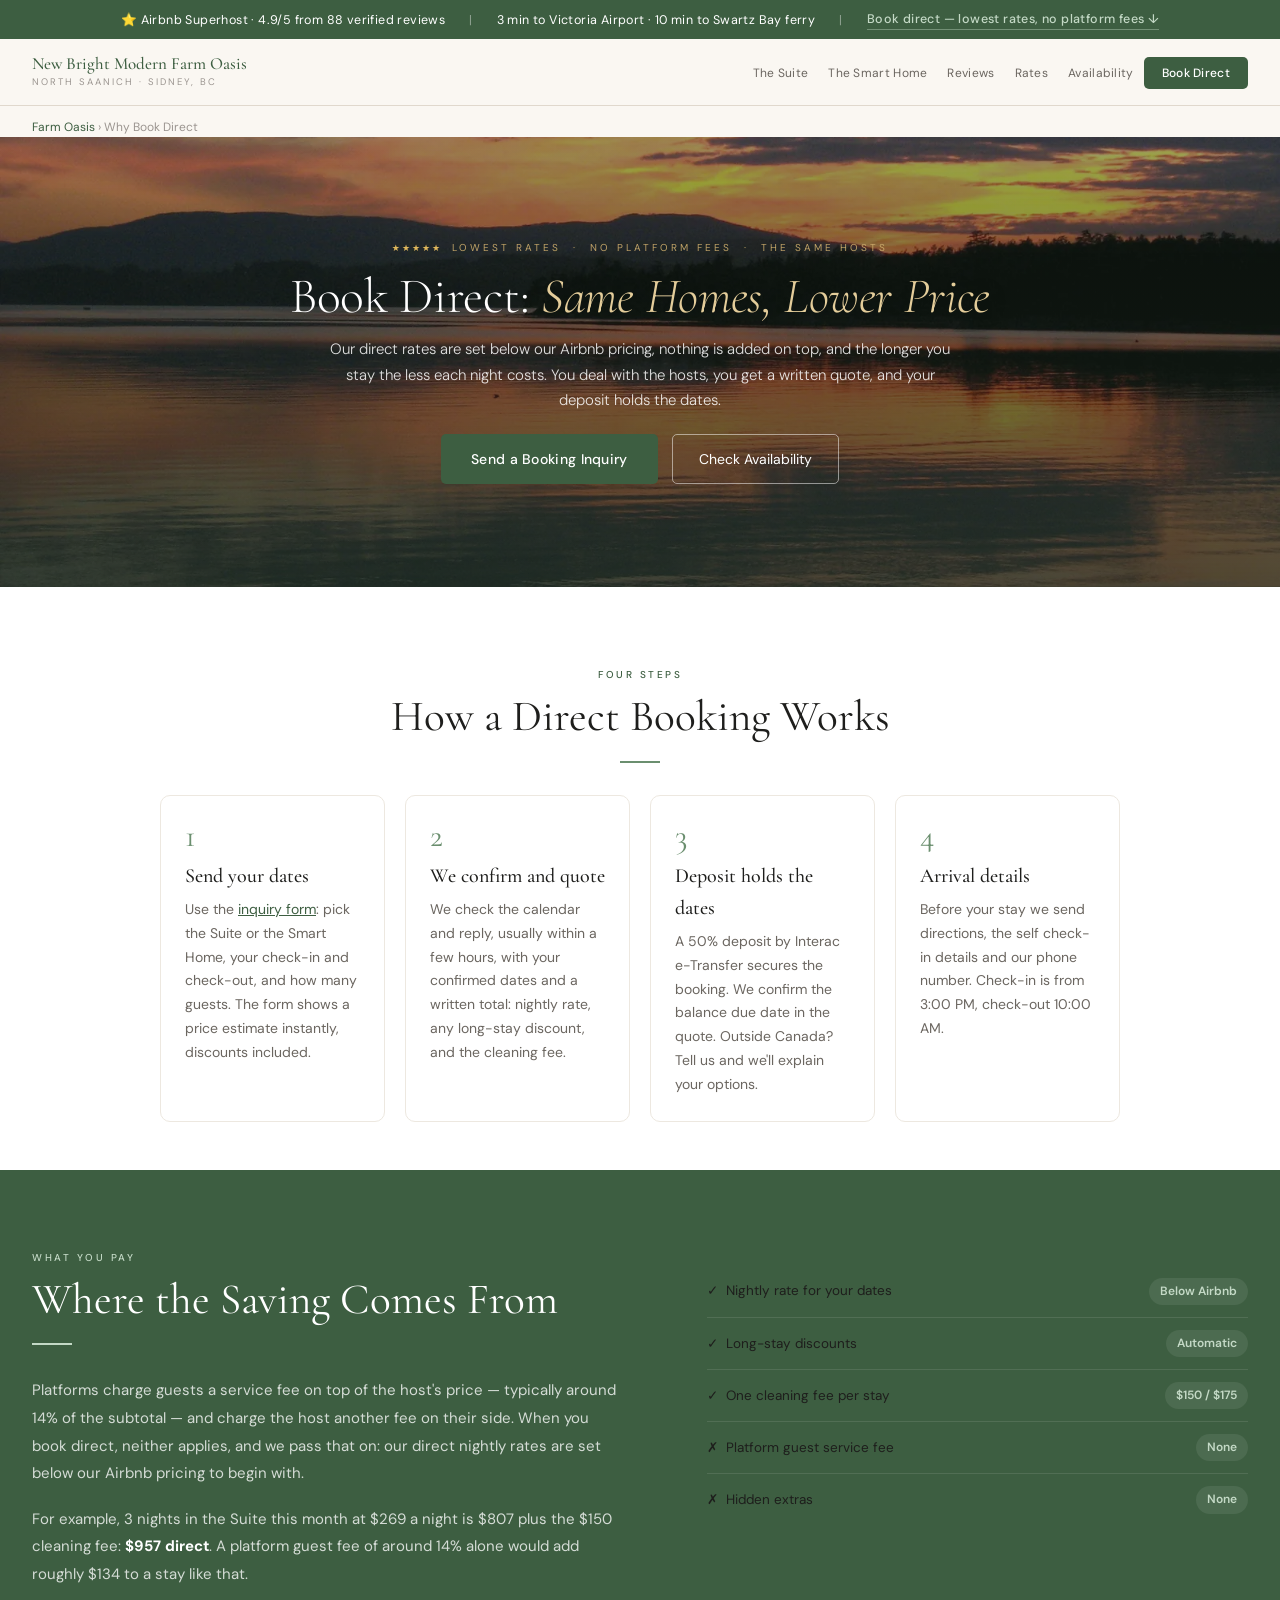
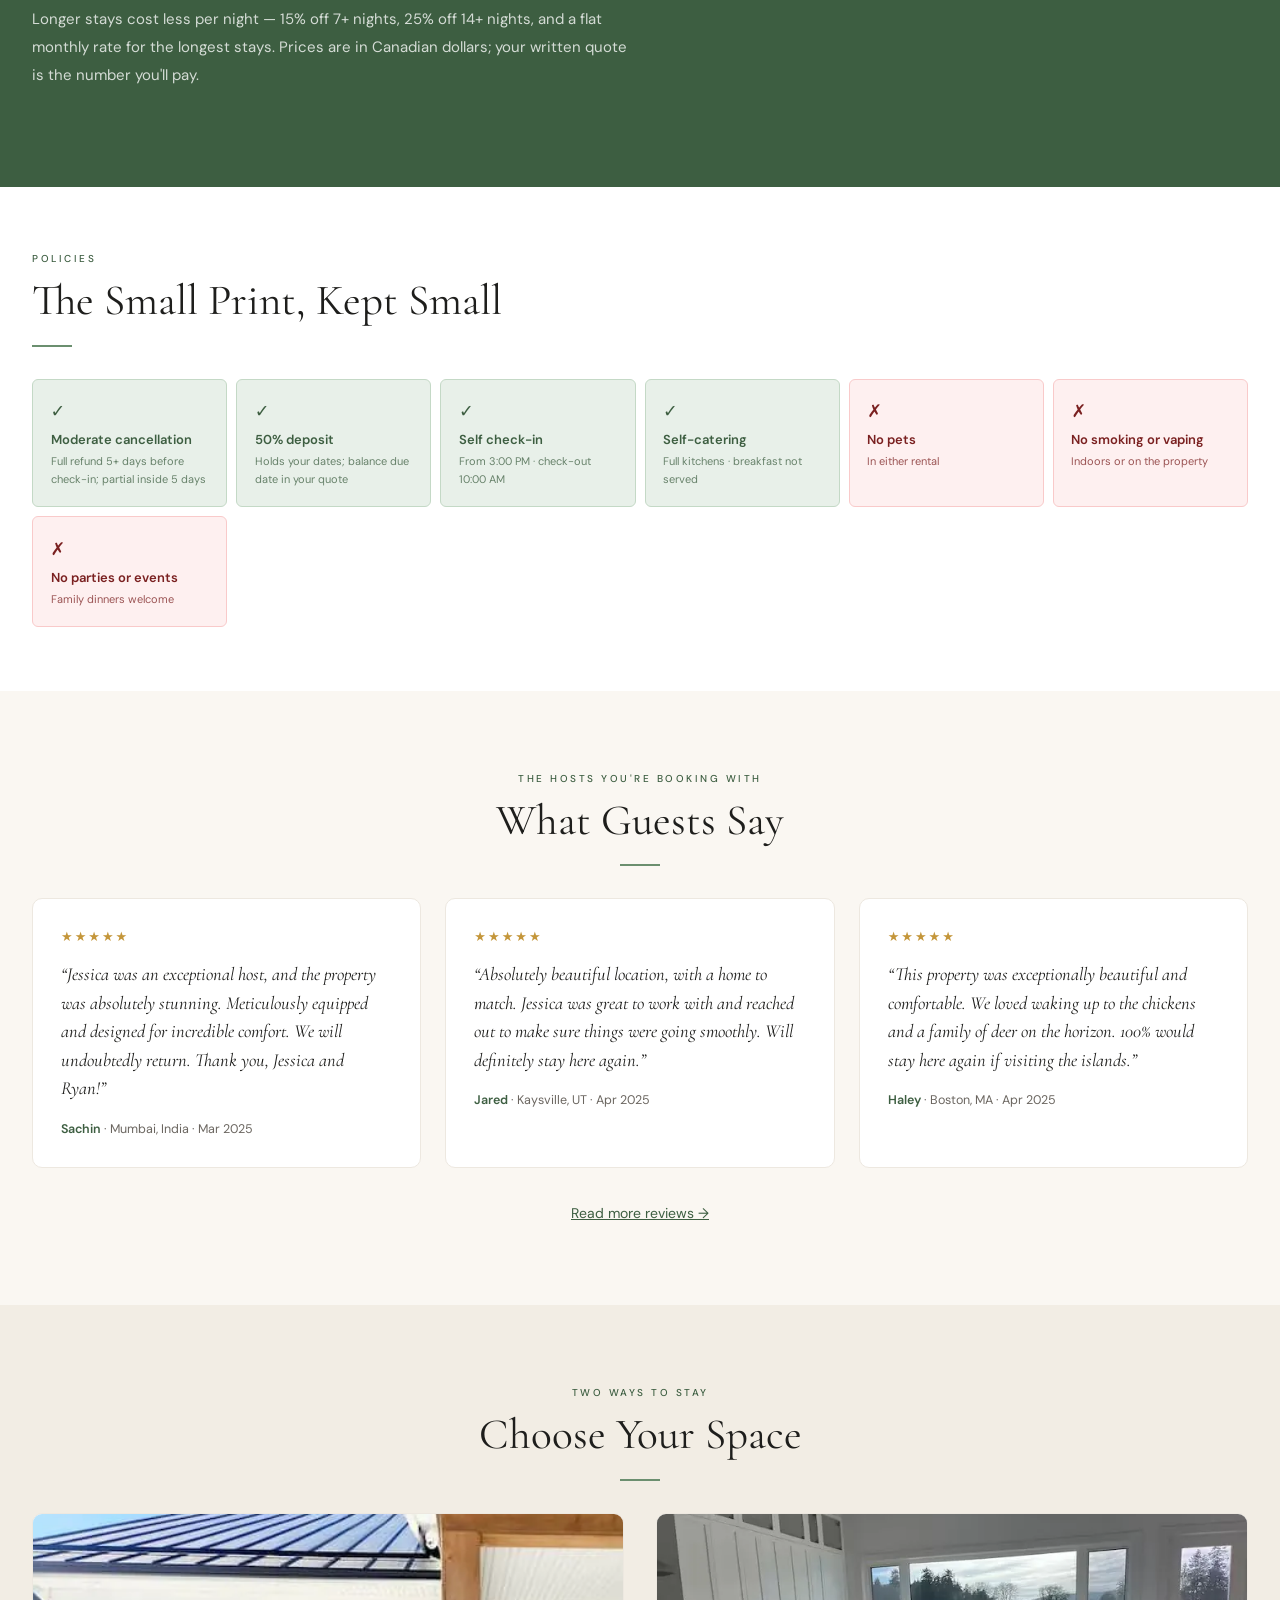
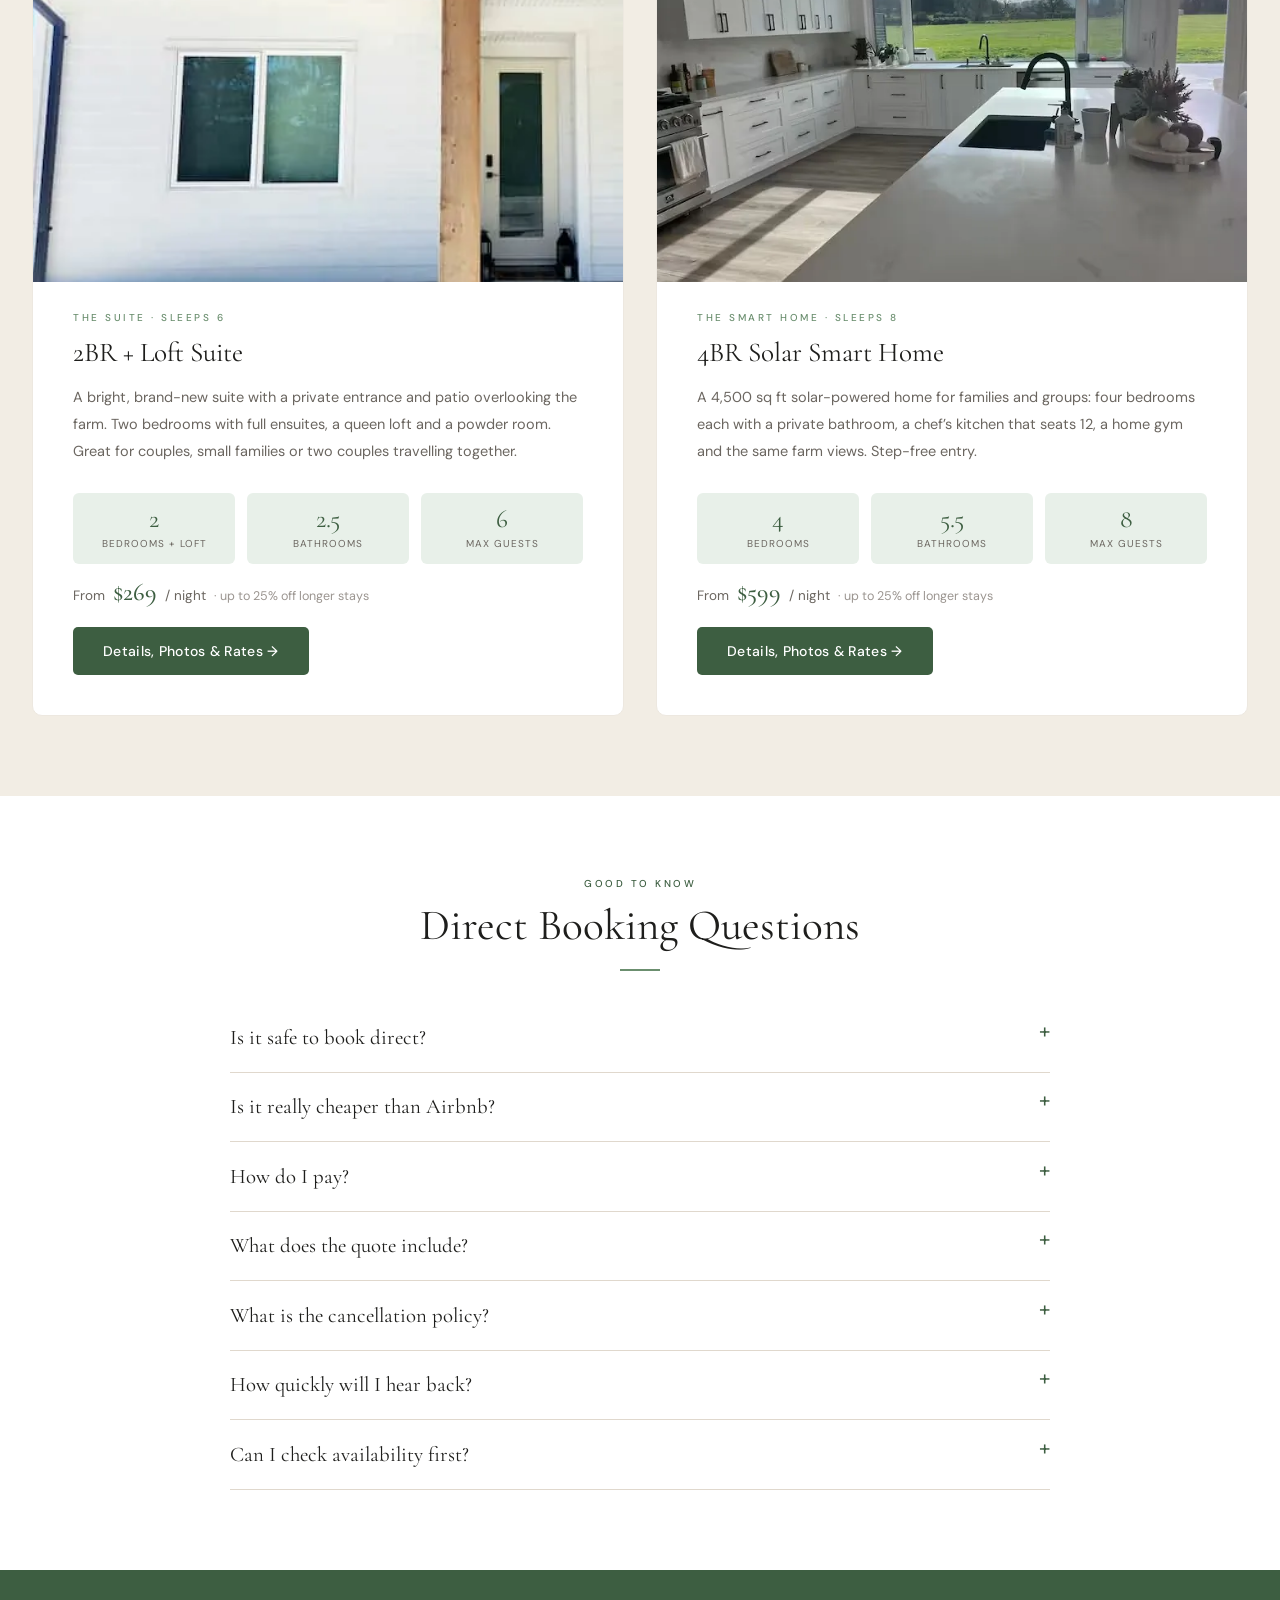
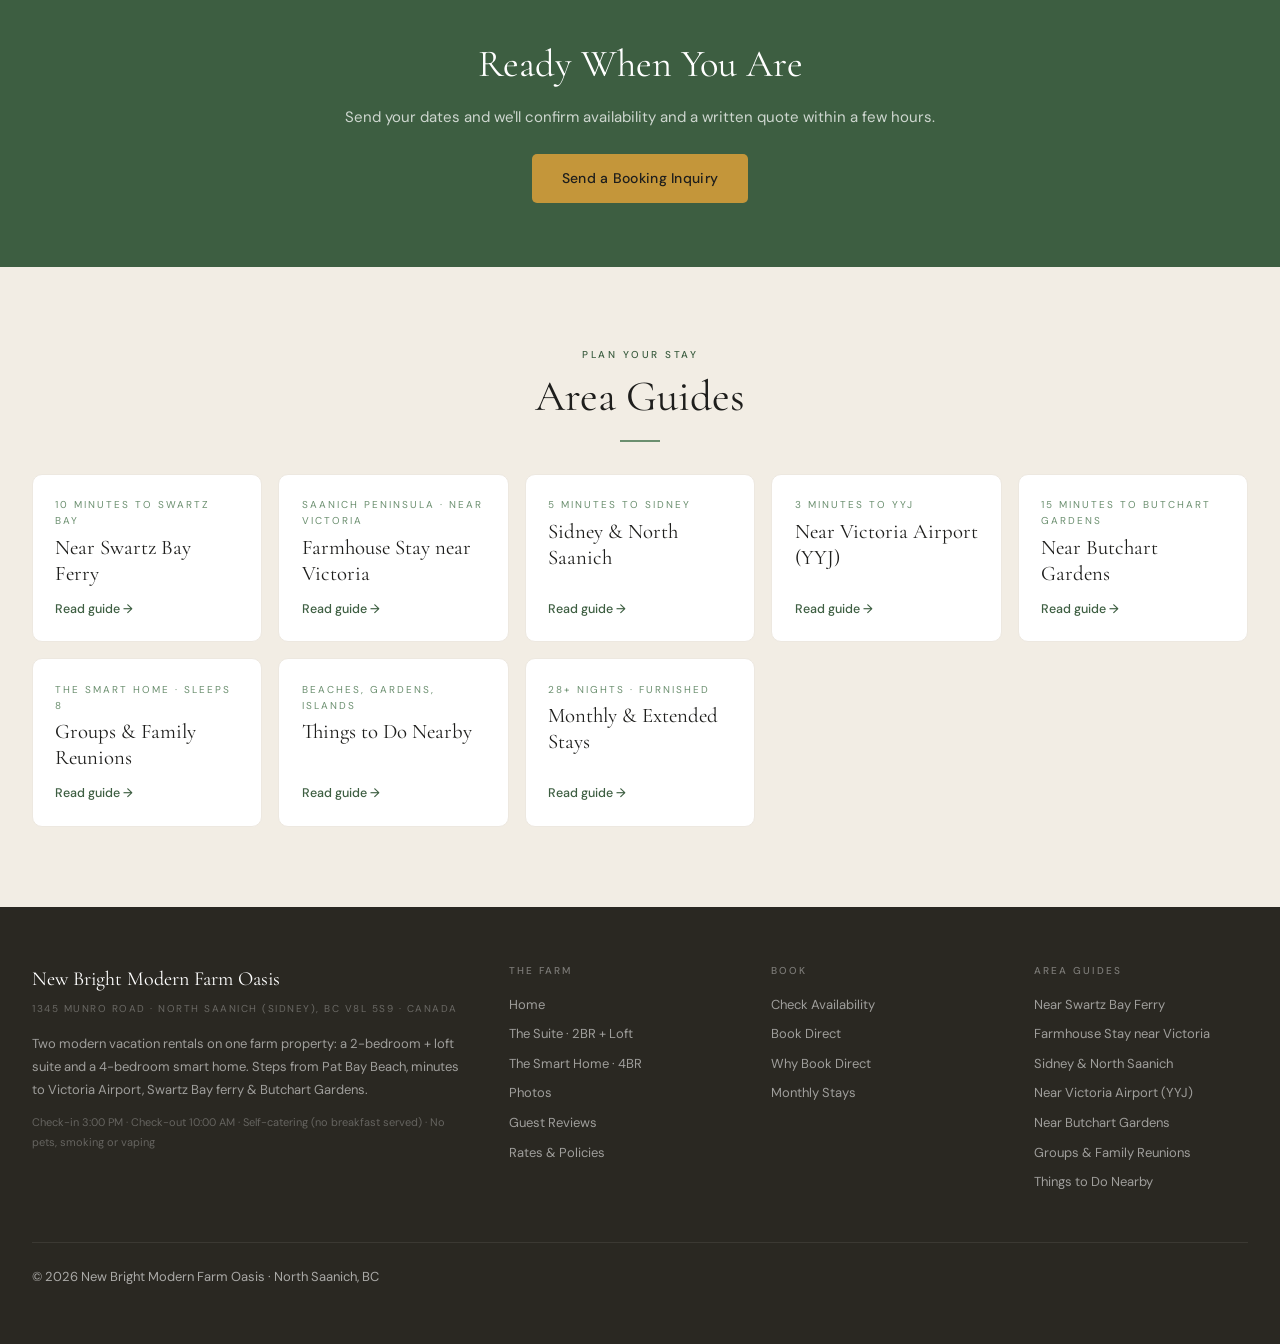
==== commit c0db7a10: "Config-driven pricing + Site Manager, photo hero, reveals, property pause/hide - assets/site-config." ====
--- a/book-direct/index.html
+++ b/book-direct/index.html
@@ -81,6 +81,14 @@
         },
         {
           "@type": "Question",
+          "name": "Is it really cheaper than Airbnb?",
+          "acceptedAnswer": {
+            "@type": "Answer",
+            "text": "Yes. Our direct rates are set below our Airbnb pricing, there's no platform guest fee on top, and longer stays are discounted further than anywhere else we list."
+          }
+        },
+        {
+          "@type": "Question",
           "name": "How do I pay?",
           "acceptedAnswer": {
             "@type": "Answer",
@@ -92,7 +100,7 @@
           "name": "What does the quote include?",
           "acceptedAnswer": {
             "@type": "Answer",
-            "text": "The nightly rate for your dates, any weekly or monthly discount, and the one-time cleaning fee. We'll spell out the total in writing so there are no surprises."
+            "text": "The nightly rate for your dates, any long-stay discount, and the one-time cleaning fee. We'll spell out the total in writing so there are no surprises."
           }
         },
         {
@@ -129,7 +137,11 @@
 <link href="https://fonts.googleapis.com/css2?family=Cormorant+Garamond:ital,wght@0,300;0,400;0,500;0,600;1,300;1,400&family=DM+Sans:ital,wght@0,300;0,400;0,500;0,600;1,400&display=swap" rel="stylesheet">
 <link rel="stylesheet" href="/assets/site.css">
 <link rel="stylesheet" href="/assets/guides.css">
+<link rel="stylesheet" href="/assets/ui.css">
 <style>.steps{max-width:960px;margin:2rem auto 0;display:grid;grid-template-columns:repeat(4,1fr);gap:1.25rem}.step{background:var(--white);border:1px solid var(--border-light);border-radius:10px;padding:1.5rem}.step-n{font-family:var(--serif);font-size:2rem;color:var(--sage);line-height:1}.step h3{font-family:var(--serif);font-weight:500;font-size:1.25rem;margin:0.5rem 0 0.4rem;color:var(--charcoal)}.step p{font-size:14px;color:var(--mid);line-height:1.7}@media(max-width:900px){.steps{grid-template-columns:1fr 1fr}}@media(max-width:520px){.steps{grid-template-columns:1fr}}</style>
+<script src="/assets/site-config.js"></script>
+<script src="/assets/pricing.js"></script>
+<script src="/assets/site.js" defer></script>
 </head>
 <body>
 
@@ -138,7 +150,7 @@
   <span class="announce-sep">|</span>
   <span>3 min to Victoria Airport · 10 min to Swartz Bay ferry</span>
   <span class="announce-sep">|</span>
-  <a href="/#booking">Book direct — no platform fees ↓</a>
+  <a href="/#booking">Book direct — lowest rates, no platform fees ↓</a>
 </div>
 
 <nav id="mainNav">
@@ -172,11 +184,12 @@
 
 <div class="crumbs"><a href="/">Farm Oasis</a> &rsaquo; Why Book Direct</div>
 
-<div class="hero">
+<div class="hero hero-photo hero-short">
+  <picture class="hero-bg"><source media="(max-width:700px)" srcset="/img/pat-bay-beach-sunset-800.webp"><img src="/img/pat-bay-beach-sunset.webp" width="1600" height="1200" alt="" fetchpriority="high" decoding="async"></picture>
   <div class="hero-content">
-    <div class="hero-eyebrow"><span class="hero-eyebrow-star">★★★★★</span> No platform fees &nbsp;·&nbsp; confirmed in hours &nbsp;·&nbsp; the same hosts</div>
-    <h1>Book Direct: <em>Same Homes, No Platform Fees</em></h1>
-    <p class="hero-sub">Booking through a platform adds a guest service fee on top of the price of the stay. Booking with us directly doesn't. You deal with the hosts, you get a written quote, and your deposit holds the dates.</p>
+    <div class="hero-eyebrow"><span class="hero-eyebrow-star">★★★★★</span> Lowest rates &nbsp;·&nbsp; no platform fees &nbsp;·&nbsp; the same hosts</div>
+    <h1>Book Direct: <em>Same Homes, Lower Price</em></h1>
+    <p class="hero-sub">Our direct rates are set below our Airbnb pricing, nothing is added on top, and the longer you stay the less each night costs. You deal with the hosts, you get a written quote, and your deposit holds the dates.</p>
     <div class="hero-btns">
       <a href="/#booking" class="btn-primary">Send a Booking Inquiry</a>
       <a href="/#availability" class="btn-outline">Check Availability</a>
@@ -190,8 +203,8 @@
     <h2 class="section-title" style="text-align:center">How a Direct Booking Works</h2>
     <div class="rule" style="margin-left:auto;margin-right:auto"></div>
     <div class="steps">
-      <div class="step"><div class="step-n">1</div><h3>Send your dates</h3><p>Use the <a href="/#booking" style="color:var(--sage-dark)">inquiry form</a>: pick the Suite or the Smart Home, your check-in and check-out, and how many guests. The form shows a price estimate instantly.</p></div>
-      <div class="step"><div class="step-n">2</div><h3>We confirm and quote</h3><p>We check the calendar and reply, usually within a few hours, with your confirmed dates and a written total: nightly rate, any weekly or monthly discount, and the cleaning fee.</p></div>
+      <div class="step"><div class="step-n">1</div><h3>Send your dates</h3><p>Use the <a href="/#booking" style="color:var(--sage-dark)">inquiry form</a>: pick the Suite or the Smart Home, your check-in and check-out, and how many guests. The form shows a price estimate instantly, discounts included.</p></div>
+      <div class="step"><div class="step-n">2</div><h3>We confirm and quote</h3><p>We check the calendar and reply, usually within a few hours, with your confirmed dates and a written total: nightly rate, any long-stay discount, and the cleaning fee.</p></div>
       <div class="step"><div class="step-n">3</div><h3>Deposit holds the dates</h3><p>A 50% deposit by Interac e-Transfer secures the booking. We confirm the balance due date in the quote. Outside Canada? Tell us and we'll explain your options.</p></div>
       <div class="step"><div class="step-n">4</div><h3>Arrival details</h3><p>Before your stay we send directions, the self check-in details and our phone number. Check-in is from 3:00 PM, check-out 10:00 AM.</p></div>
     </div>
@@ -205,15 +218,15 @@
       <h2 class="section-title">Where the Saving Comes From</h2>
       <div class="rule"></div>
       <div class="loc-body">
-        <p>Platforms charge guests a service fee on top of the host's price — typically in the range of 14% of the subtotal — and charge the host another fee on their side. When you book direct, neither applies: you pay the nightly rate for your dates plus one cleaning fee, and that's the whole bill.</p>
+        <p>Platforms charge guests a service fee on top of the host's price — typically around 14% of the subtotal — and charge the host another fee on their side. When you book direct, neither applies, and we pass that on: our direct nightly rates are set below our Airbnb pricing to begin with.</p>
         <p id="bdExample"></p>
-        <p>Weekly and monthly rates apply automatically for 7+ and 28–30+ nights. Prices are in Canadian dollars; your written quote is the number you'll pay.</p>
+        <p>Longer stays cost less per night — <span data-ladder="suite"></span>, and a flat monthly rate for the longest stays. Prices are in Canadian dollars; your written quote is the number you'll pay.</p>
       </div>
     </div>
     <div>
       <ul class="dist-list">
-        <li class="dist-item"><span>✓ &nbsp;Nightly rate for your dates</span><span class="dist-time">Included</span></li>
-        <li class="dist-item"><span>✓ &nbsp;Weekly / monthly discounts</span><span class="dist-time">Automatic</span></li>
+        <li class="dist-item"><span>✓ &nbsp;Nightly rate for your dates</span><span class="dist-time">Below Airbnb</span></li>
+        <li class="dist-item"><span>✓ &nbsp;Long-stay discounts</span><span class="dist-time">Automatic</span></li>
         <li class="dist-item"><span>✓ &nbsp;One cleaning fee per stay</span><span class="dist-time" id="bdClean"></span></li>
         <li class="dist-item"><span>✗ &nbsp;Platform guest service fee</span><span class="dist-time">None</span></li>
         <li class="dist-item"><span>✗ &nbsp;Hidden extras</span><span class="dist-time">None</span></li>
@@ -221,12 +234,18 @@
     </div>
   </div>
 </section>
-<script src="/assets/pricing.js"></script>
 <script>
 (function(){
-  var c=PRICING_CONFIG.suite, n=3, sub=c.nightly*n, direct=sub+c.cleaningFee, fee=Math.round((sub+c.cleaningFee)*0.14);
-  document.getElementById('bdExample').innerHTML='For example, a '+n+'-night stay in the Suite at the nightly rate is '+fmtMoney(sub)+' plus the '+fmtMoney(c.cleaningFee)+' cleaning fee, so '+fmtMoney(direct)+' direct. A platform guest fee of around 14% would add roughly '+fmtMoney(fee)+' to the same stay.';
-  document.getElementById('bdClean').textContent=fmtMoney(c.cleaningFee)+' / '+fmtMoney(PRICING_CONFIG.smarthome.cleaningFee);
+  if(!window.Pricing)return;
+  var c=Pricing.cfg('suite'), t=new Date();
+  function iso(d){return d.getFullYear()+'-'+String(d.getMonth()+1).padStart(2,'0')+'-'+String(d.getDate()).padStart(2,'0');}
+  var e=new Date(t);e.setDate(t.getDate()+3);
+  var q=Pricing.quote('suite',iso(t),iso(e));
+  if(q){
+    var fee=Math.round(q.total*0.14);
+    document.getElementById('bdExample').innerHTML='For example, '+q.nights+' nights in the Suite this month at '+fmtMoney(q.avgNightly)+' a night is '+fmtMoney(q.subtotal)+' plus the '+fmtMoney(q.cleaning)+' cleaning fee: <strong style="color:white">'+fmtMoney(q.total)+' direct</strong>. A platform guest fee of around 14% alone would add roughly '+fmtMoney(fee)+' to a stay like that.';
+  }
+  document.getElementById('bdClean').textContent=fmtMoney(c.cleaningFee||0)+' / '+fmtMoney((Pricing.cfg('smarthome')||{}).cleaningFee||0);
 })();
 </script>
 
@@ -263,7 +282,8 @@
     <h2 class="section-title" style="text-align:center">Choose Your Space</h2>
     <div class="rule" style="margin-left:auto;margin-right:auto"></div>
     <div class="stays-grid">
-      <div class="stay-card">
+      <div class="stay-card" data-prop="suite">
+        <div class="stay-ribbon">Not taking bookings right now</div>
         <div class="stay-card-img"><img src="/img/suite-exterior-farm-views.webp" alt="2-bedroom + loft suite with farm views in North Saanich" loading="lazy"></div>
         <div class="stay-card-eyebrow">The Suite &middot; Sleeps 6</div>
         <h3 class="stay-card-title">2BR + Loft Suite</h3>
@@ -273,9 +293,12 @@
           <div class="stay-stat"><span class="stay-stat-num">2.5</span><span class="stay-stat-label">Bathrooms</span></div>
           <div class="stay-stat"><span class="stay-stat-num">6</span><span class="stay-stat-label">Max Guests</span></div>
         </div>
+        <div class="stay-from">From <strong data-from-price="suite"></strong> <span>/ night</span> <span class="stay-from-note">· up to <span data-max-discount="suite"></span> off longer stays</span></div>
+        <p class="prop-note" hidden></p>
         <a href="/the-suite/" class="btn-primary stay-link">Details, Photos &amp; Rates &rarr;</a>
       </div>
-      <div class="stay-card">
+      <div class="stay-card" data-prop="smarthome">
+        <div class="stay-ribbon">Not taking bookings right now</div>
         <div class="stay-card-img"><img src="/img/smart-home-chefs-kitchen-island.webp" alt="4-bedroom solar-powered smart home chef's kitchen" loading="lazy"></div>
         <div class="stay-card-eyebrow">The Smart Home &middot; Sleeps 8</div>
         <h3 class="stay-card-title">4BR Solar Smart Home</h3>
@@ -285,6 +308,8 @@
           <div class="stay-stat"><span class="stay-stat-num">5.5</span><span class="stay-stat-label">Bathrooms</span></div>
           <div class="stay-stat"><span class="stay-stat-num">8</span><span class="stay-stat-label">Max Guests</span></div>
         </div>
+        <div class="stay-from">From <strong data-from-price="smarthome"></strong> <span>/ night</span> <span class="stay-from-note">· up to <span data-max-discount="smarthome"></span> off longer stays</span></div>
+        <p class="prop-note" hidden></p>
         <a href="/the-smart-home/" class="btn-primary stay-link">Details, Photos &amp; Rates &rarr;</a>
       </div>
     </div>
@@ -296,7 +321,7 @@
     <div class="eyebrow" style="text-align:center">Good to know</div>
     <h2 class="section-title" style="text-align:center">Direct Booking Questions</h2>
     <div class="rule" style="margin-left:auto;margin-right:auto"></div>
-    <div class="faq-list"><details><summary>Is it safe to book direct?</summary><p>You're booking with the same hosts and the same two homes you'll find on Airbnb, where we're a Superhost with more than 80 five-star reviews. The Suite is registered with the Province of BC (registration H295535660). We confirm everything in writing before any deposit is paid.</p></details><details><summary>How do I pay?</summary><p>By Interac e-Transfer from a Canadian bank account: a 50% deposit holds your dates and we confirm the balance due date in your quote. Travelling from the US or overseas? Say so in your inquiry and we'll let you know your options.</p></details><details><summary>What does the quote include?</summary><p>The nightly rate for your dates, any weekly or monthly discount, and the one-time cleaning fee. We'll spell out the total in writing so there are no surprises.</p></details><details><summary>What is the cancellation policy?</summary><p>Moderate: a full refund if you cancel at least 5 days before check-in, and a partial refund inside 5 days.</p></details><details><summary>How quickly will I hear back?</summary><p>Usually within a few hours during the day, and always within 24 hours.</p></details><details><summary>Can I check availability first?</summary><p>Yes. The calendar on the home page syncs from our booking calendars every few hours. If your dates show as free, send the inquiry and we'll confirm them.</p></details></div>
+    <div class="faq-list"><details><summary>Is it safe to book direct?</summary><p>You're booking with the same hosts and the same two homes you'll find on Airbnb, where we're a Superhost with more than 80 five-star reviews. The Suite is registered with the Province of BC (registration H295535660). We confirm everything in writing before any deposit is paid.</p></details><details><summary>Is it really cheaper than Airbnb?</summary><p>Yes. Our direct rates are set below our Airbnb pricing, there's no platform guest fee on top, and longer stays are discounted further than anywhere else we list.</p></details><details><summary>How do I pay?</summary><p>By Interac e-Transfer from a Canadian bank account: a 50% deposit holds your dates and we confirm the balance due date in your quote. Travelling from the US or overseas? Say so in your inquiry and we'll let you know your options.</p></details><details><summary>What does the quote include?</summary><p>The nightly rate for your dates, any long-stay discount, and the one-time cleaning fee. We'll spell out the total in writing so there are no surprises.</p></details><details><summary>What is the cancellation policy?</summary><p>Moderate: a full refund if you cancel at least 5 days before check-in, and a partial refund inside 5 days.</p></details><details><summary>How quickly will I hear back?</summary><p>Usually within a few hours during the day, and always within 24 hours.</p></details><details><summary>Can I check availability first?</summary><p>Yes. The calendar on the home page syncs from our booking calendars every few hours. If your dates show as free, send the inquiry and we'll confirm them.</p></details></div>
   </div>
 </section>
 
--- a/assets/ui.css
+++ b/assets/ui.css
@@ -0,0 +1,75 @@
+/* victoriabnb.ca — shared UI additions: photo hero, reveals, property status, price cards. */
+
+/* ── Photo hero ─────────────────────────────────────────────────────── */
+.hero.hero-photo{position:relative;overflow:hidden;min-height:clamp(420px,64vh,660px);padding:4rem 2rem;background:#2b3f2e;isolation:isolate}
+.hero.hero-photo.hero-short{min-height:clamp(360px,50vh,540px);padding:3.5rem 2rem}
+.hero-bg{position:absolute;inset:0;z-index:0;margin:0}
+.hero-bg img{width:100%;height:100%;object-fit:cover;object-position:center 58%;display:block;transform:scale(1.07);animation:heroZoom 26s ease-out forwards}
+.hero.hero-photo::before{content:'';position:absolute;inset:0;z-index:1;background:linear-gradient(180deg,rgba(24,36,27,.42) 0%,rgba(24,36,27,.6) 55%,rgba(30,44,33,.78) 100%)}
+.hero.hero-photo .hero-content{position:relative;z-index:2}
+.hero.hero-photo .hero-content>*{opacity:0;transform:translateY(14px);animation:heroIn .9s cubic-bezier(.2,.7,.2,1) forwards}
+.hero.hero-photo .hero-content>:nth-child(1){animation-delay:.1s}
+.hero.hero-photo .hero-content>:nth-child(2){animation-delay:.25s}
+.hero.hero-photo .hero-content>:nth-child(3){animation-delay:.4s}
+.hero.hero-photo .hero-content>:nth-child(4){animation-delay:.55s}
+.hero.hero-photo h1{text-shadow:0 2px 24px rgba(0,0,0,.25)}
+.hero.hero-photo .hero-sub{color:rgba(255,255,255,.86);font-size:15px}
+@keyframes heroZoom{to{transform:scale(1)}}
+@keyframes heroIn{to{opacity:1;transform:none}}
+
+/* ── Nav shadow after scrolling ─────────────────────────────────────── */
+#mainNav.scrolled{box-shadow:0 4px 18px rgba(30,30,28,.08)}
+
+/* ── One-time reveal ────────────────────────────────────────────────── */
+.reveal{opacity:0;transform:translateY(14px);transition:opacity .7s ease,transform .7s cubic-bezier(.2,.7,.2,1)}
+.reveal.in{opacity:1;transform:none}
+
+/* ── Hidden property elements must win over component display rules ─ */
+[data-prop][hidden],.prop-hidden{display:none!important}
+
+/* ── Stay cards: from-price + status ribbon ─────────────────────────── */
+.stay-card{position:relative}
+.stay-from{display:flex;align-items:baseline;gap:.5rem;flex-wrap:wrap;margin:-.75rem 0 1.25rem;font-size:13.5px;color:var(--mid)}
+.stay-from strong{font-family:var(--serif);font-size:1.55rem;font-weight:500;color:var(--sage-dark);line-height:1}
+.stay-from .stay-from-note{font-size:12.5px;color:var(--light-mid)}
+.stay-ribbon{display:none;position:absolute;top:1.1rem;left:-.4rem;background:var(--charcoal);color:#fff;font-size:11.5px;letter-spacing:1.2px;text-transform:uppercase;padding:.45rem .9rem;z-index:2;box-shadow:0 2px 8px rgba(0,0,0,.18)}
+.prop-paused .stay-ribbon{display:block}
+.prop-paused .stay-card-img img{filter:grayscale(.55) brightness(.85)}
+.prop-paused .stay-link{pointer-events:auto;background:var(--mid)}
+p.prop-note{display:block;font-size:13px;color:#8B6010;background:var(--gold-pale);border:1px solid var(--gold-light);border-radius:6px;padding:.55rem .8rem;margin:0 0 1rem}
+p.prop-note[hidden]{display:none}
+.prop-paused-msg{display:none;background:var(--gold-pale);border:1px solid var(--gold-light);border-radius:8px;padding:1rem 1.2rem;font-size:14.5px;color:#5A3800;margin-top:1.25rem;max-width:760px}
+.prop-paused .prop-paused-msg{display:block}
+.prop-paused .pricing-grid{display:none}
+.prop-paused .ac-tab::after{content:' · paused';color:var(--light-mid);font-weight:400}
+.prop-banner{background:var(--gold-pale);border-bottom:1px solid var(--gold-light);color:#5A3800;text-align:center;padding:.9rem 1.5rem;font-size:14.5px}
+.prop-banner a{color:var(--sage-dark)}
+.prop-closed-msg{background:var(--gold-pale);border:1px solid var(--gold-light);border-radius:8px;padding:1rem;color:#5A3800;text-align:center;margin-bottom:1rem}
+
+/* ── Price cards: season rows ───────────────────────────────────────── */
+.price-seasons .price-fee-row span small{display:block;font-size:11px;color:var(--light-mid);letter-spacing:.2px;margin-top:1px}
+.price-row-now strong{color:var(--sage-dark)}
+.price-row-now span{color:var(--charcoal)}
+.price-amount sup{font-size:1.1rem;vertical-align:super}
+.pricing-intro{font-size:15px;color:var(--mid);max-width:780px;line-height:1.75;margin-top:1rem}
+.pricing-intro strong{color:var(--sage-dark)}
+
+/* ── Form cells must be allowed to shrink on phones ─ */
+.bform .fg{min-width:0}
+.bform .fg select,.bform .fg input,.bform .fg textarea{max-width:100%}
+
+/* ── Booking estimate: season lines ─────────────────────────────────── */
+.pp-seasons{display:block;font-size:11.5px;color:rgba(255,255,255,.65);margin:-4px 0 8px}
+
+/* ── Reduced motion ─────────────────────────────────────────────────── */
+@media print{.reveal{opacity:1;transform:none;transition:none}.hero-bg img{animation:none;transform:none}.hero.hero-photo .hero-content>*{animation:none;opacity:1;transform:none}}
+@media (prefers-reduced-motion: reduce){
+  .hero-bg img{animation:none;transform:none}
+  .hero.hero-photo .hero-content>*{animation:none;opacity:1;transform:none}
+  .reveal{opacity:1;transform:none;transition:none}
+}
+@media (max-width:768px){
+  .hero.hero-photo{min-height:clamp(400px,70vh,620px);padding:3rem 1.5rem}
+  .hero.hero-photo.hero-short{min-height:clamp(340px,52vh,500px)}
+  .stay-ribbon{left:-.25rem}
+}
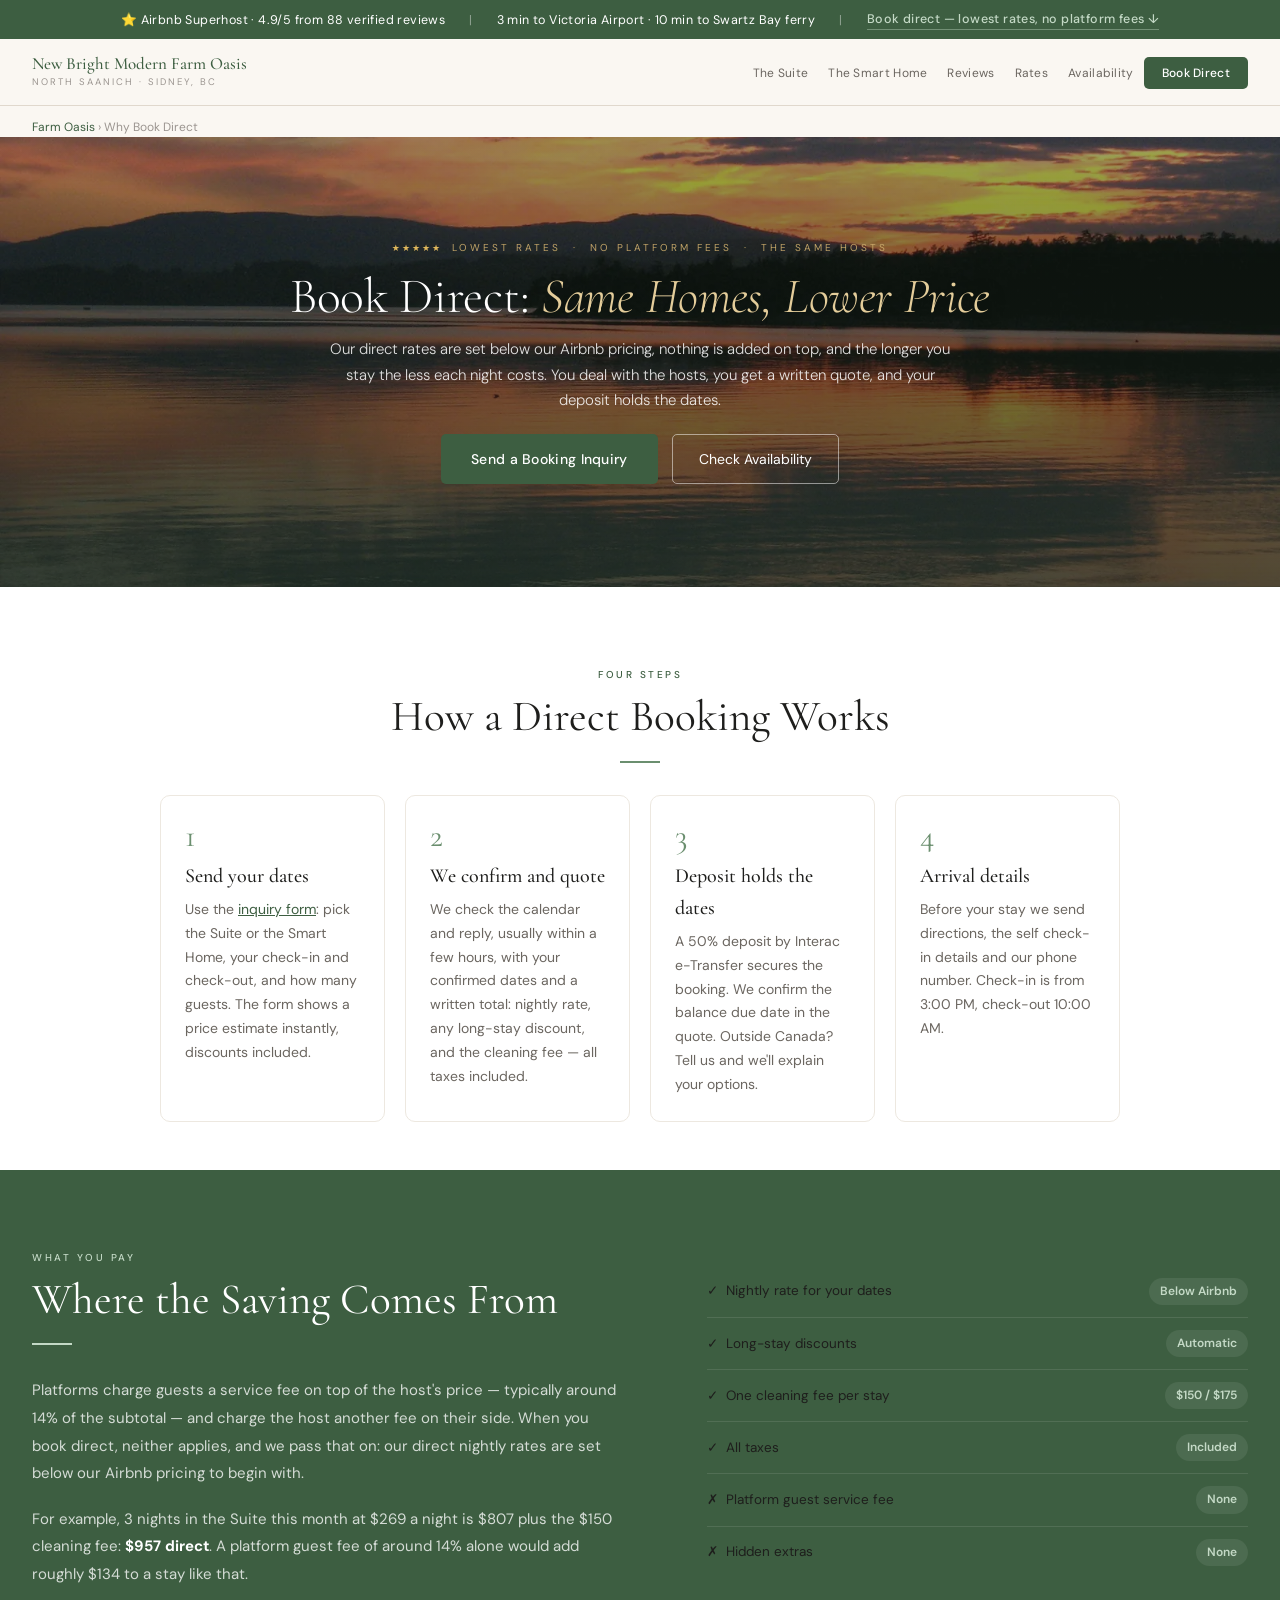
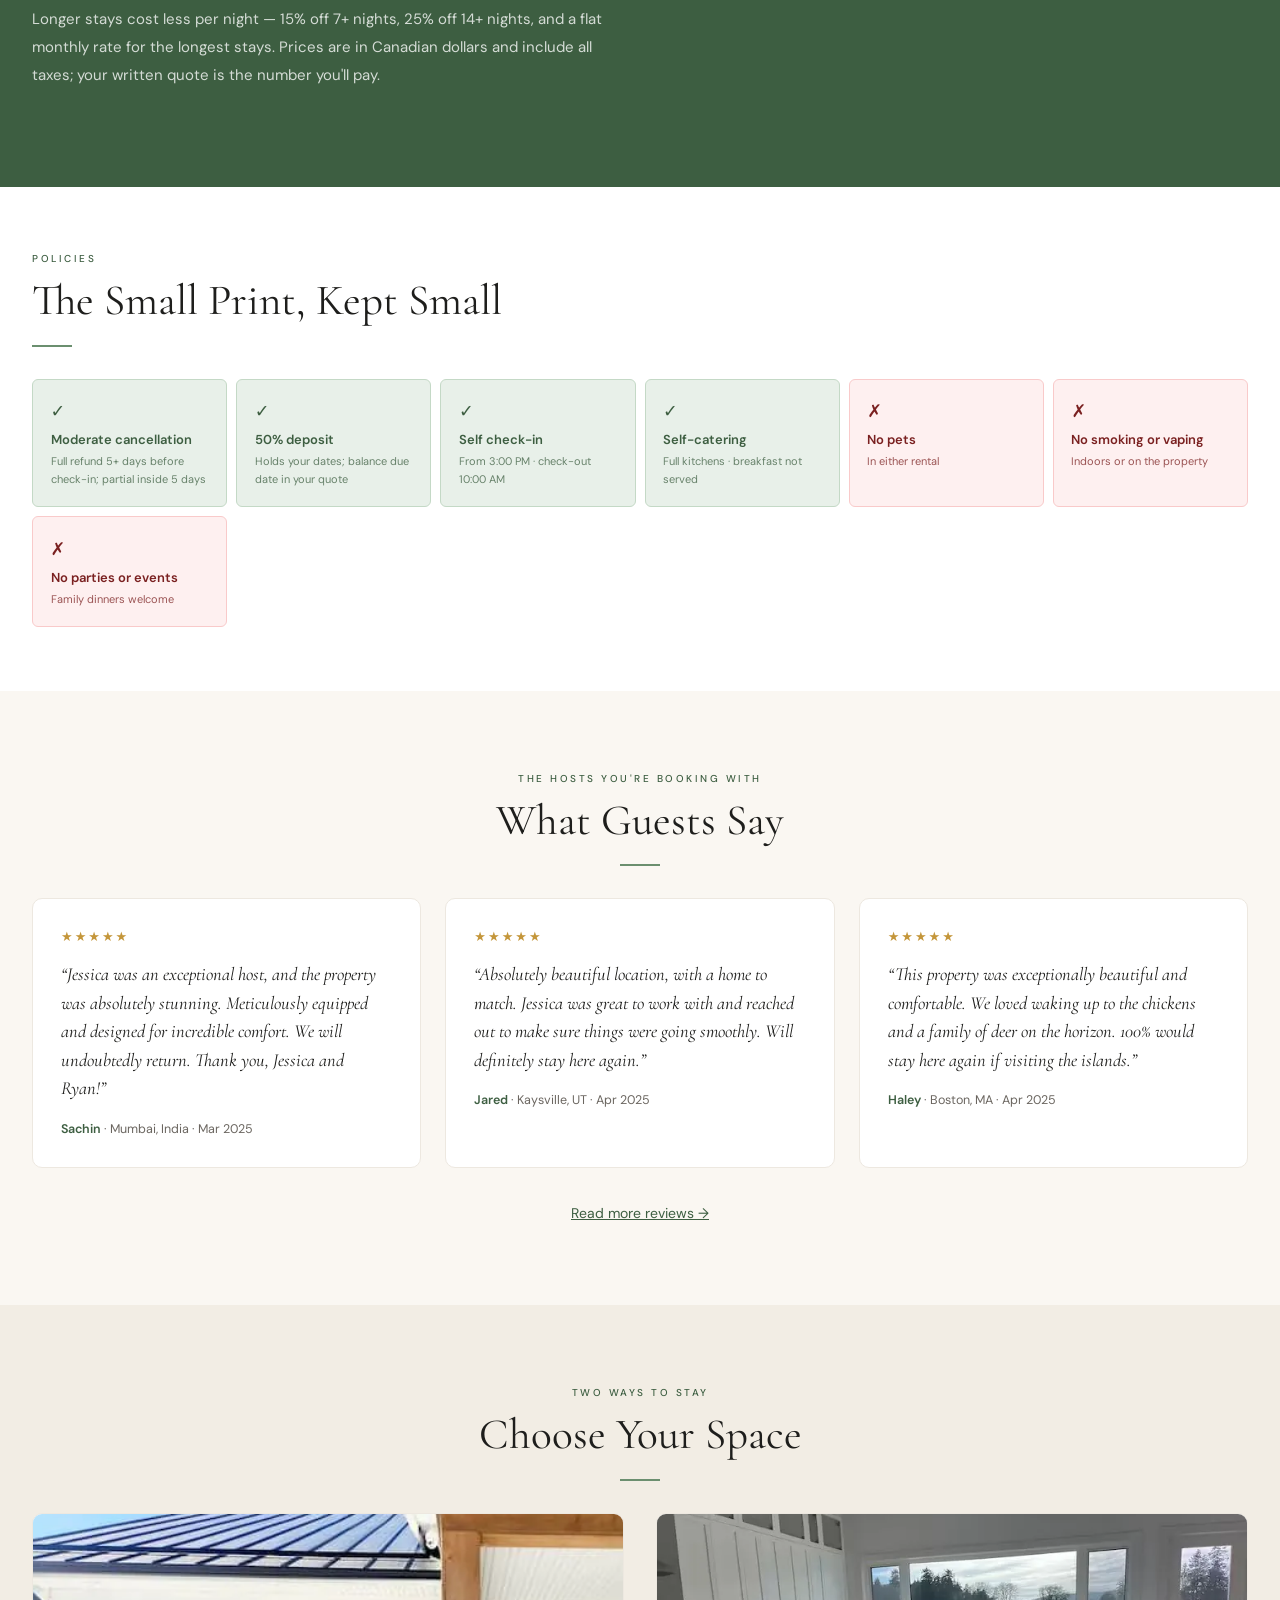
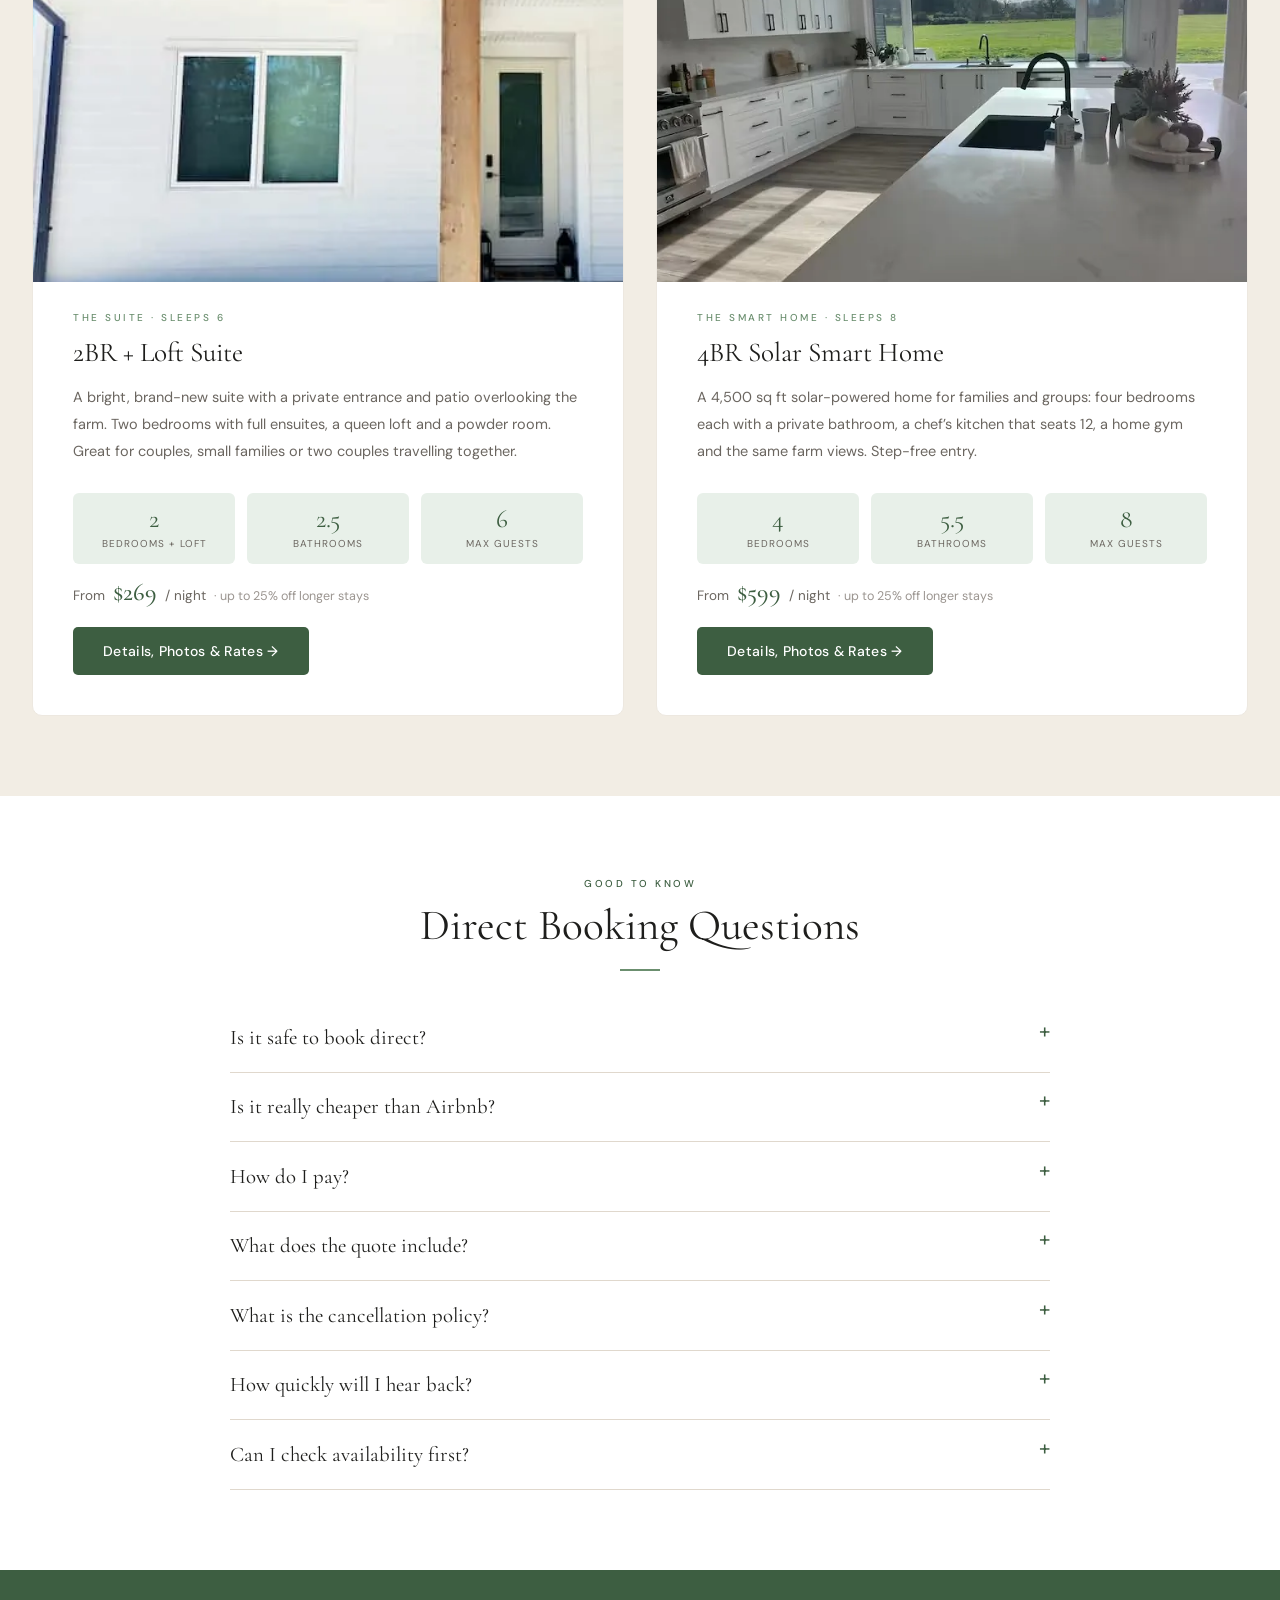
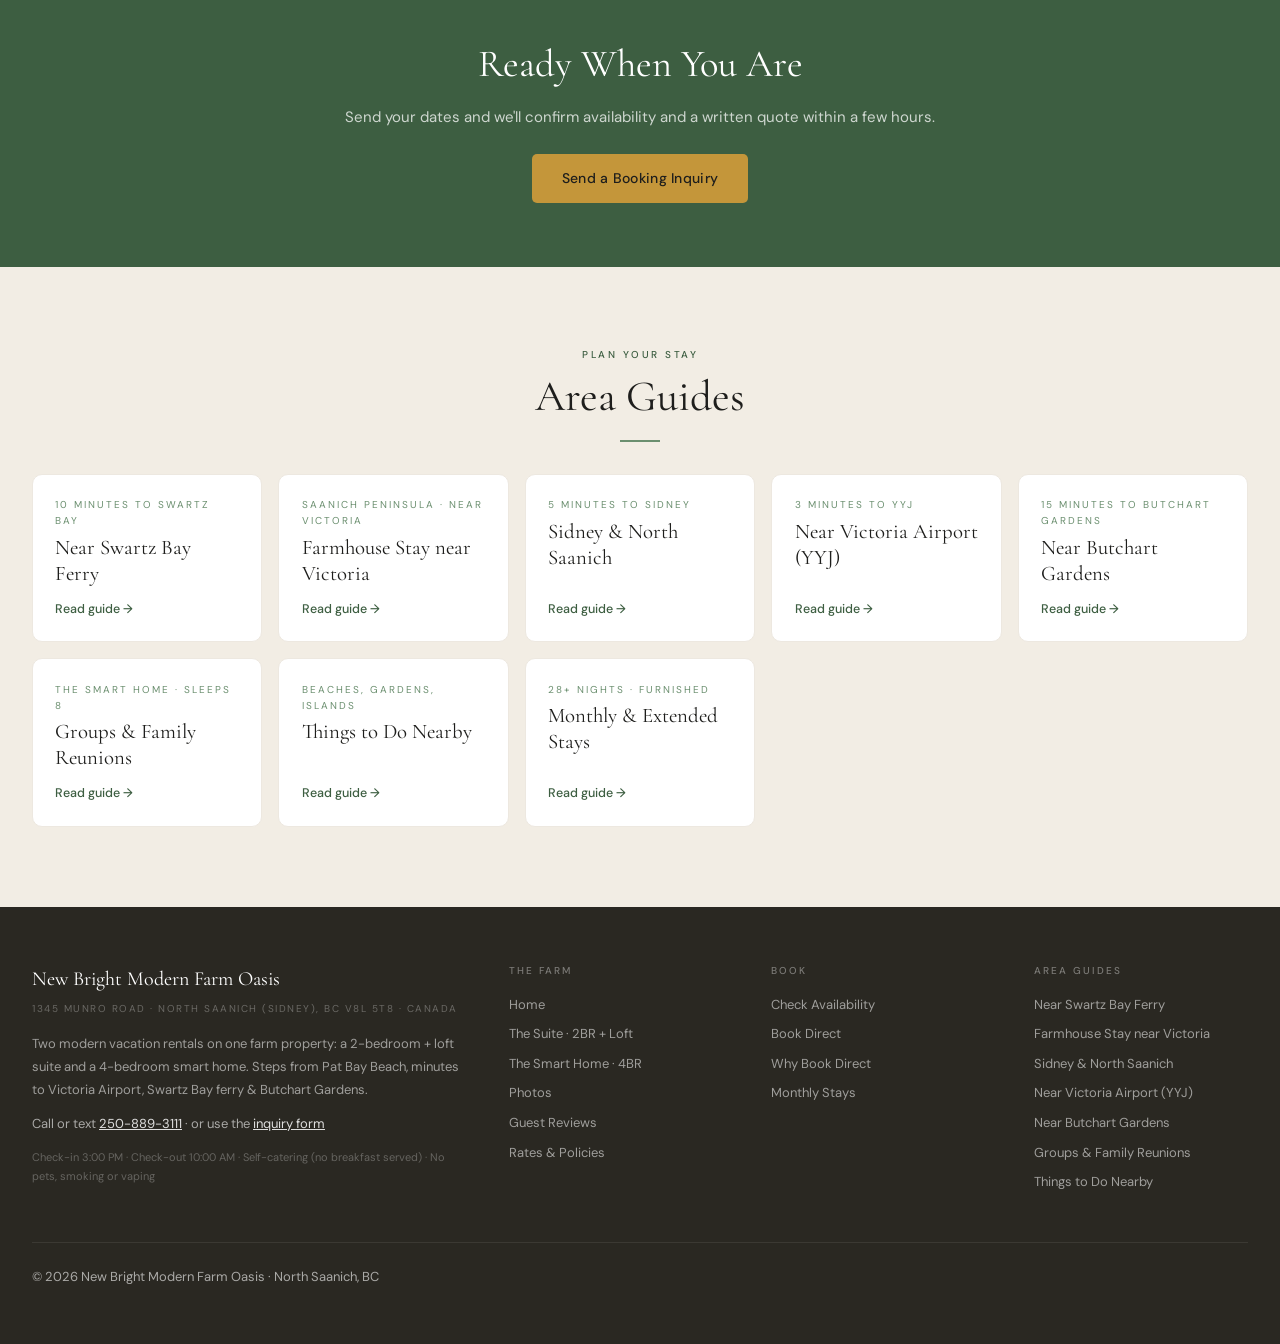
==== commit 35b63e15: "Tax-inclusive pricing wording, phone + postal code, Cloudflare analytics support - "All taxes includ" ====
--- a/book-direct/index.html
+++ b/book-direct/index.html
@@ -100,7 +100,7 @@
           "name": "What does the quote include?",
           "acceptedAnswer": {
             "@type": "Answer",
-            "text": "The nightly rate for your dates, any long-stay discount, and the one-time cleaning fee. We'll spell out the total in writing so there are no surprises."
+            "text": "The nightly rate for your dates, any long-stay discount, the one-time cleaning fee — and all taxes. The total we write down is the total you pay, with nothing added at check-in."
           }
         },
         {
@@ -204,7 +204,7 @@
     <div class="rule" style="margin-left:auto;margin-right:auto"></div>
     <div class="steps">
       <div class="step"><div class="step-n">1</div><h3>Send your dates</h3><p>Use the <a href="/#booking" style="color:var(--sage-dark)">inquiry form</a>: pick the Suite or the Smart Home, your check-in and check-out, and how many guests. The form shows a price estimate instantly, discounts included.</p></div>
-      <div class="step"><div class="step-n">2</div><h3>We confirm and quote</h3><p>We check the calendar and reply, usually within a few hours, with your confirmed dates and a written total: nightly rate, any long-stay discount, and the cleaning fee.</p></div>
+      <div class="step"><div class="step-n">2</div><h3>We confirm and quote</h3><p>We check the calendar and reply, usually within a few hours, with your confirmed dates and a written total: nightly rate, any long-stay discount, and the cleaning fee — all taxes included.</p></div>
       <div class="step"><div class="step-n">3</div><h3>Deposit holds the dates</h3><p>A 50% deposit by Interac e-Transfer secures the booking. We confirm the balance due date in the quote. Outside Canada? Tell us and we'll explain your options.</p></div>
       <div class="step"><div class="step-n">4</div><h3>Arrival details</h3><p>Before your stay we send directions, the self check-in details and our phone number. Check-in is from 3:00 PM, check-out 10:00 AM.</p></div>
     </div>
@@ -220,7 +220,7 @@
       <div class="loc-body">
         <p>Platforms charge guests a service fee on top of the host's price — typically around 14% of the subtotal — and charge the host another fee on their side. When you book direct, neither applies, and we pass that on: our direct nightly rates are set below our Airbnb pricing to begin with.</p>
         <p id="bdExample"></p>
-        <p>Longer stays cost less per night — <span data-ladder="suite"></span>, and a flat monthly rate for the longest stays. Prices are in Canadian dollars; your written quote is the number you'll pay.</p>
+        <p>Longer stays cost less per night — <span data-ladder="suite"></span>, and a flat monthly rate for the longest stays. Prices are in Canadian dollars and include all taxes; your written quote is the number you'll pay.</p>
       </div>
     </div>
     <div>
@@ -228,6 +228,7 @@
         <li class="dist-item"><span>✓ &nbsp;Nightly rate for your dates</span><span class="dist-time">Below Airbnb</span></li>
         <li class="dist-item"><span>✓ &nbsp;Long-stay discounts</span><span class="dist-time">Automatic</span></li>
         <li class="dist-item"><span>✓ &nbsp;One cleaning fee per stay</span><span class="dist-time" id="bdClean"></span></li>
+        <li class="dist-item"><span>✓ &nbsp;All taxes</span><span class="dist-time">Included</span></li>
         <li class="dist-item"><span>✗ &nbsp;Platform guest service fee</span><span class="dist-time">None</span></li>
         <li class="dist-item"><span>✗ &nbsp;Hidden extras</span><span class="dist-time">None</span></li>
       </ul>
@@ -321,7 +322,7 @@
     <div class="eyebrow" style="text-align:center">Good to know</div>
     <h2 class="section-title" style="text-align:center">Direct Booking Questions</h2>
     <div class="rule" style="margin-left:auto;margin-right:auto"></div>
-    <div class="faq-list"><details><summary>Is it safe to book direct?</summary><p>You're booking with the same hosts and the same two homes you'll find on Airbnb, where we're a Superhost with more than 80 five-star reviews. The Suite is registered with the Province of BC (registration H295535660). We confirm everything in writing before any deposit is paid.</p></details><details><summary>Is it really cheaper than Airbnb?</summary><p>Yes. Our direct rates are set below our Airbnb pricing, there's no platform guest fee on top, and longer stays are discounted further than anywhere else we list.</p></details><details><summary>How do I pay?</summary><p>By Interac e-Transfer from a Canadian bank account: a 50% deposit holds your dates and we confirm the balance due date in your quote. Travelling from the US or overseas? Say so in your inquiry and we'll let you know your options.</p></details><details><summary>What does the quote include?</summary><p>The nightly rate for your dates, any long-stay discount, and the one-time cleaning fee. We'll spell out the total in writing so there are no surprises.</p></details><details><summary>What is the cancellation policy?</summary><p>Moderate: a full refund if you cancel at least 5 days before check-in, and a partial refund inside 5 days.</p></details><details><summary>How quickly will I hear back?</summary><p>Usually within a few hours during the day, and always within 24 hours.</p></details><details><summary>Can I check availability first?</summary><p>Yes. The calendar on the home page syncs from our booking calendars every few hours. If your dates show as free, send the inquiry and we'll confirm them.</p></details></div>
+    <div class="faq-list"><details><summary>Is it safe to book direct?</summary><p>You're booking with the same hosts and the same two homes you'll find on Airbnb, where we're a Superhost with more than 80 five-star reviews. The Suite is registered with the Province of BC (registration H295535660). We confirm everything in writing before any deposit is paid.</p></details><details><summary>Is it really cheaper than Airbnb?</summary><p>Yes. Our direct rates are set below our Airbnb pricing, there's no platform guest fee on top, and longer stays are discounted further than anywhere else we list.</p></details><details><summary>How do I pay?</summary><p>By Interac e-Transfer from a Canadian bank account: a 50% deposit holds your dates and we confirm the balance due date in your quote. Travelling from the US or overseas? Say so in your inquiry and we'll let you know your options.</p></details><details><summary>What does the quote include?</summary><p>The nightly rate for your dates, any long-stay discount, the one-time cleaning fee — and all taxes. The total we write down is the total you pay, with nothing added at check-in.</p></details><details><summary>What is the cancellation policy?</summary><p>Moderate: a full refund if you cancel at least 5 days before check-in, and a partial refund inside 5 days.</p></details><details><summary>How quickly will I hear back?</summary><p>Usually within a few hours during the day, and always within 24 hours.</p></details><details><summary>Can I check availability first?</summary><p>Yes. The calendar on the home page syncs from our booking calendars every few hours. If your dates show as free, send the inquiry and we'll confirm them.</p></details></div>
   </div>
 </section>
 
@@ -344,8 +345,9 @@
   <div class="footer-grid">
     <div>
       <div class="footer-name">New Bright Modern Farm Oasis</div>
-      <div class="footer-loc">1345 Munro Road · North Saanich (Sidney), BC V8L 5S9 · Canada</div>
+      <div class="footer-loc">1345 Munro Road · North Saanich (Sidney), BC V8L 5T8 · Canada</div>
       <p>Two modern vacation rentals on one farm property: a 2-bedroom + loft suite and a 4-bedroom smart home. Steps from Pat Bay Beach, minutes to Victoria Airport, Swartz Bay ferry &amp; Butchart Gardens.</p>
+      <p style="margin-top:0.75rem;font-size:13px;color:rgba(255,255,255,0.6)">Call or text <a href="tel:+12508893111" style="color:rgba(255,255,255,0.85)">250-889-3111</a> · or use the <a href="/#booking" style="color:rgba(255,255,255,0.85)">inquiry form</a></p>
       <p style="margin-top:0.75rem;font-size:11px;color:rgba(255,255,255,0.28)">Check-in 3:00 PM · Check-out 10:00 AM · Self-catering (no breakfast served) · No pets, smoking or vaping</p>
     </div>
     <div class="footer-col">
--- a/assets/ui.css
+++ b/assets/ui.css
@@ -58,6 +58,9 @@
 .bform .fg{min-width:0}
 .bform .fg select,.bform .fg input,.bform .fg textarea{max-width:100%}
 
+/* ── Booking estimate: tax line ─ */
+.pp-tax{font-size:11.5px;color:rgba(255,255,255,.7);margin-top:8px;text-align:right}
+
 /* ── Booking estimate: season lines ─────────────────────────────────── */
 .pp-seasons{display:block;font-size:11.5px;color:rgba(255,255,255,.65);margin:-4px 0 8px}
 
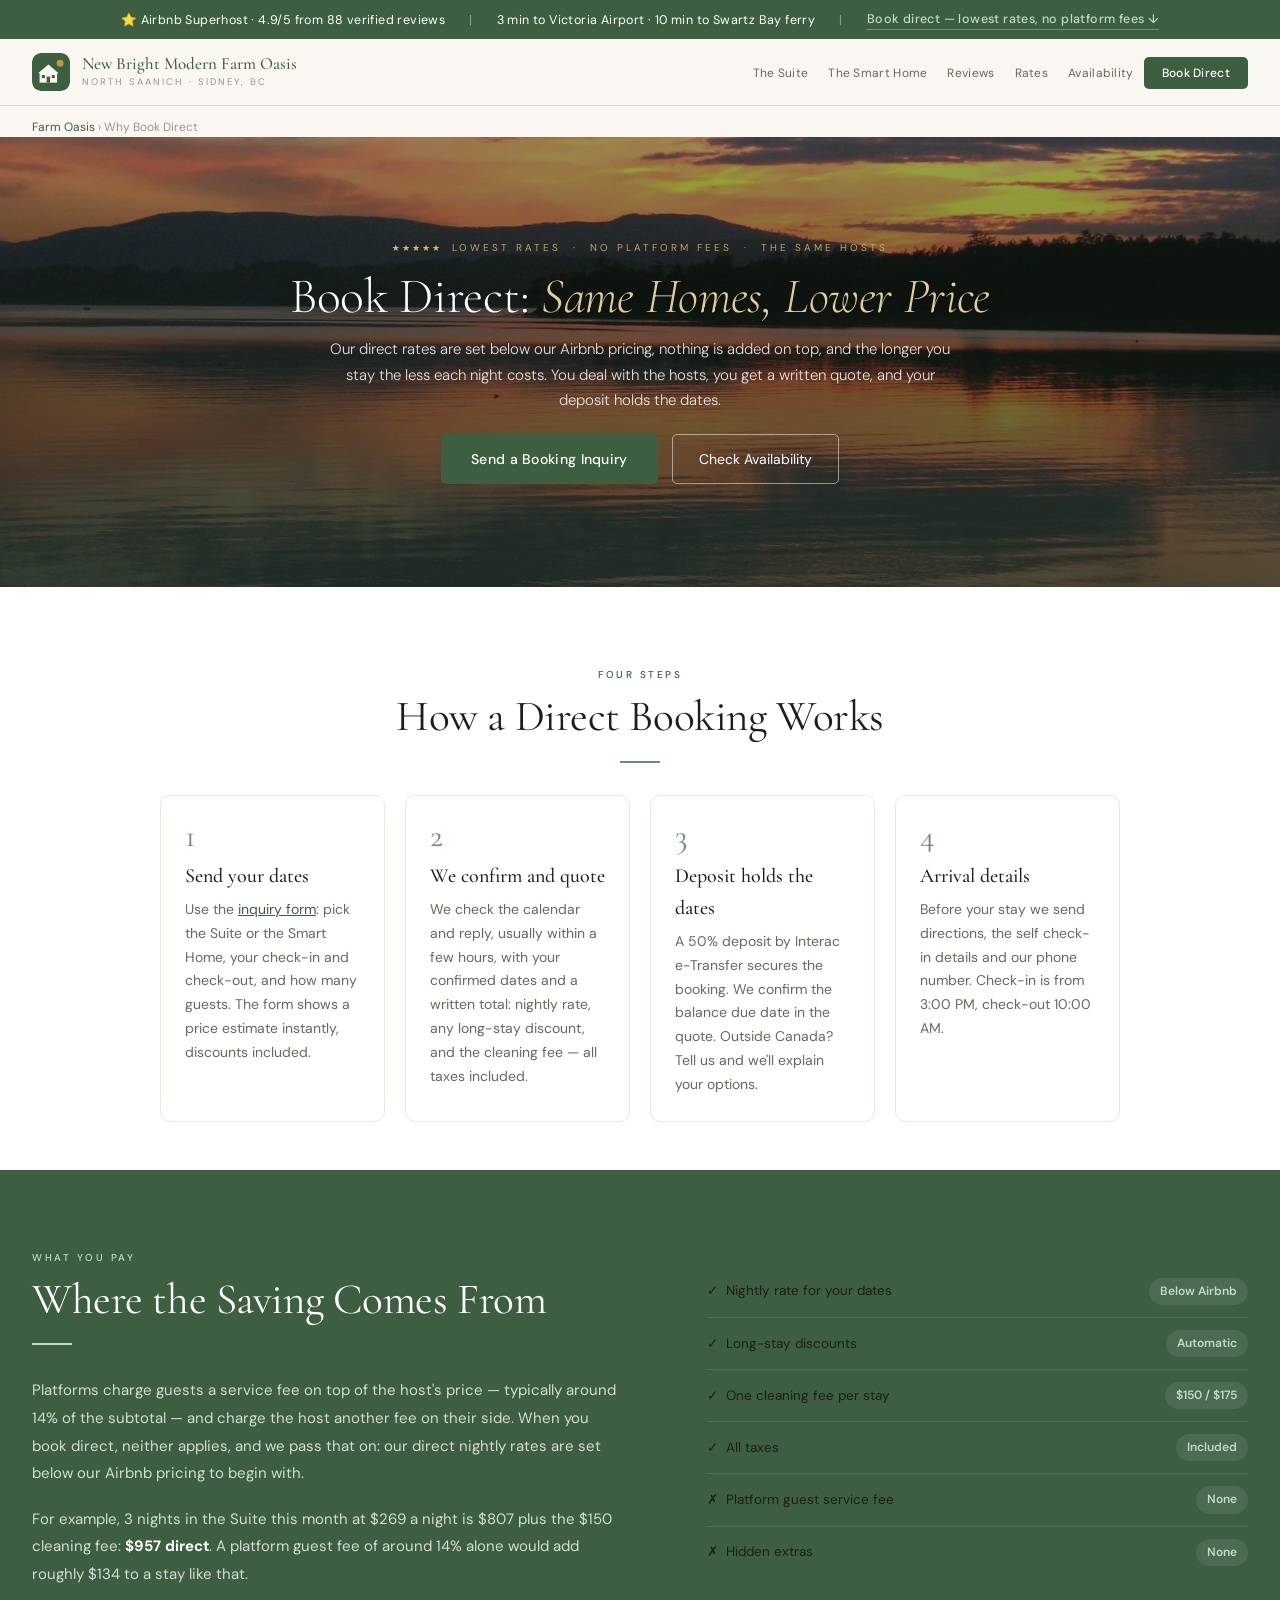
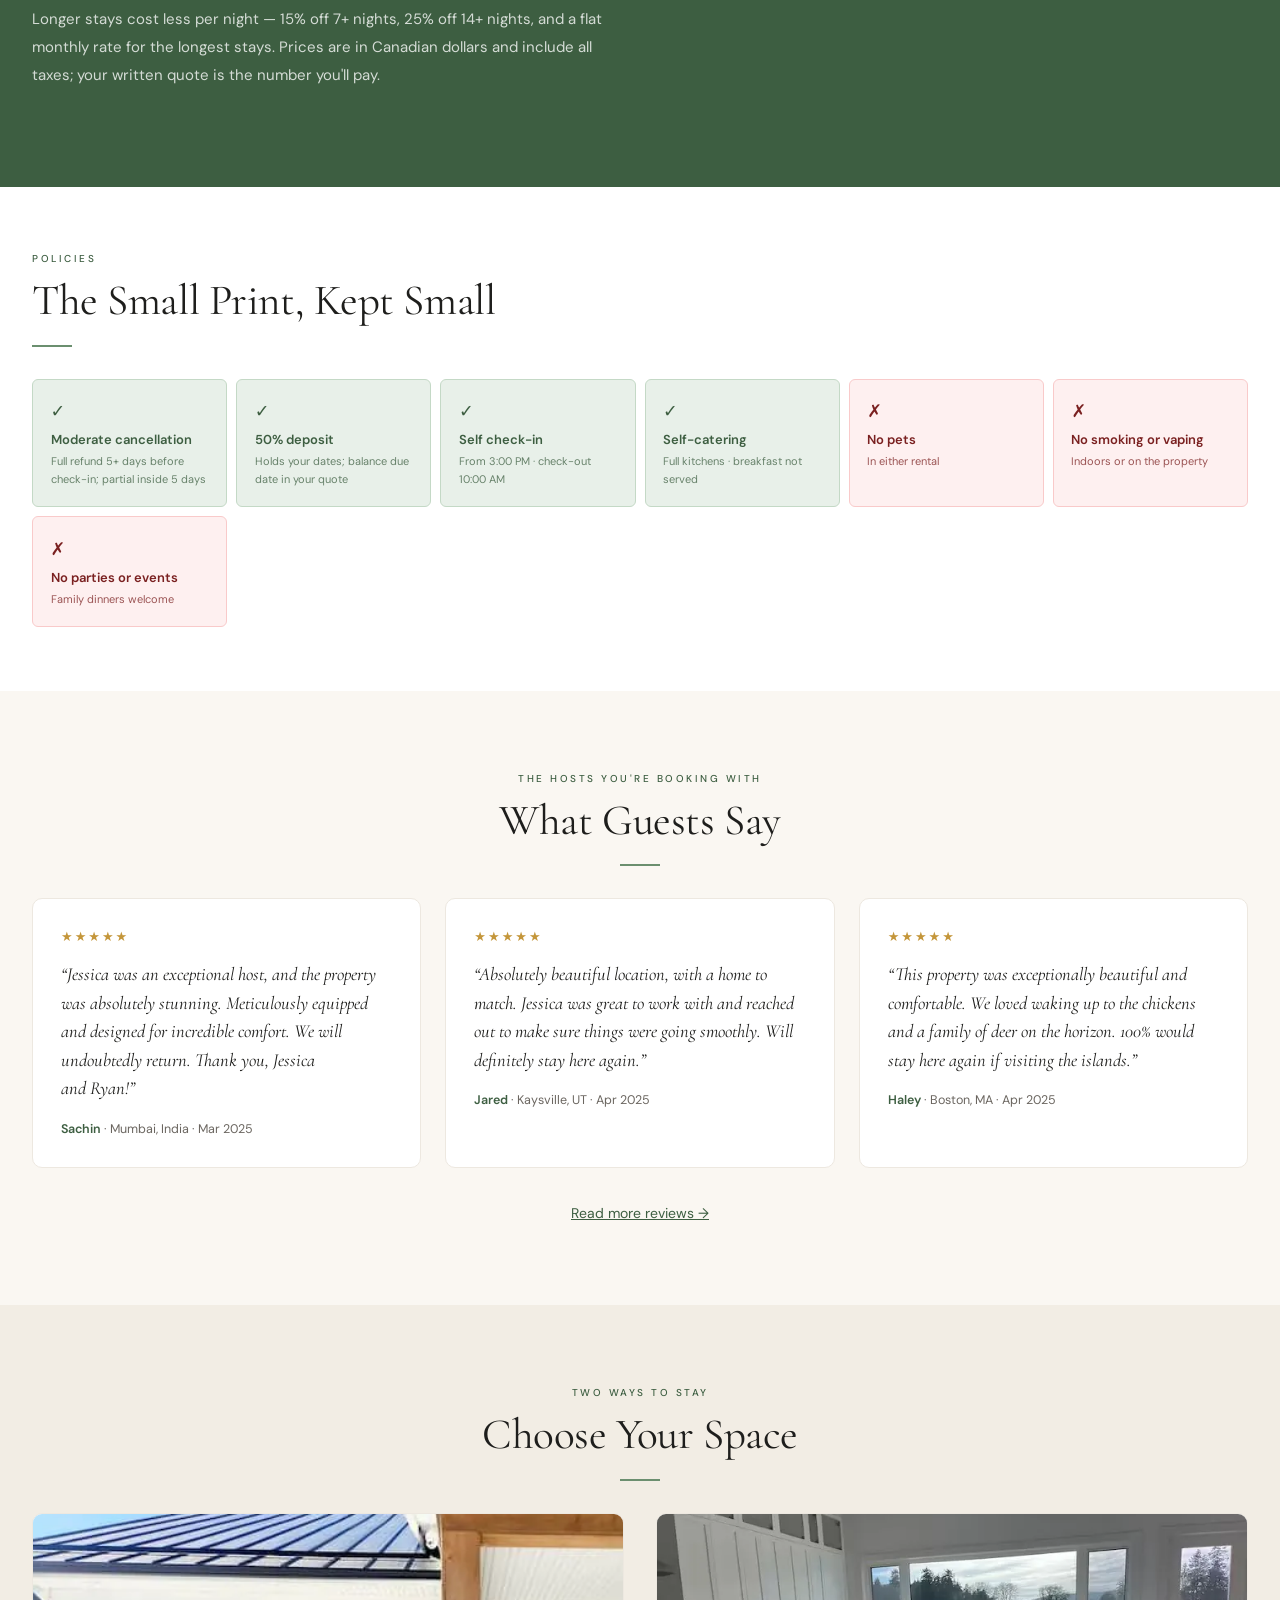
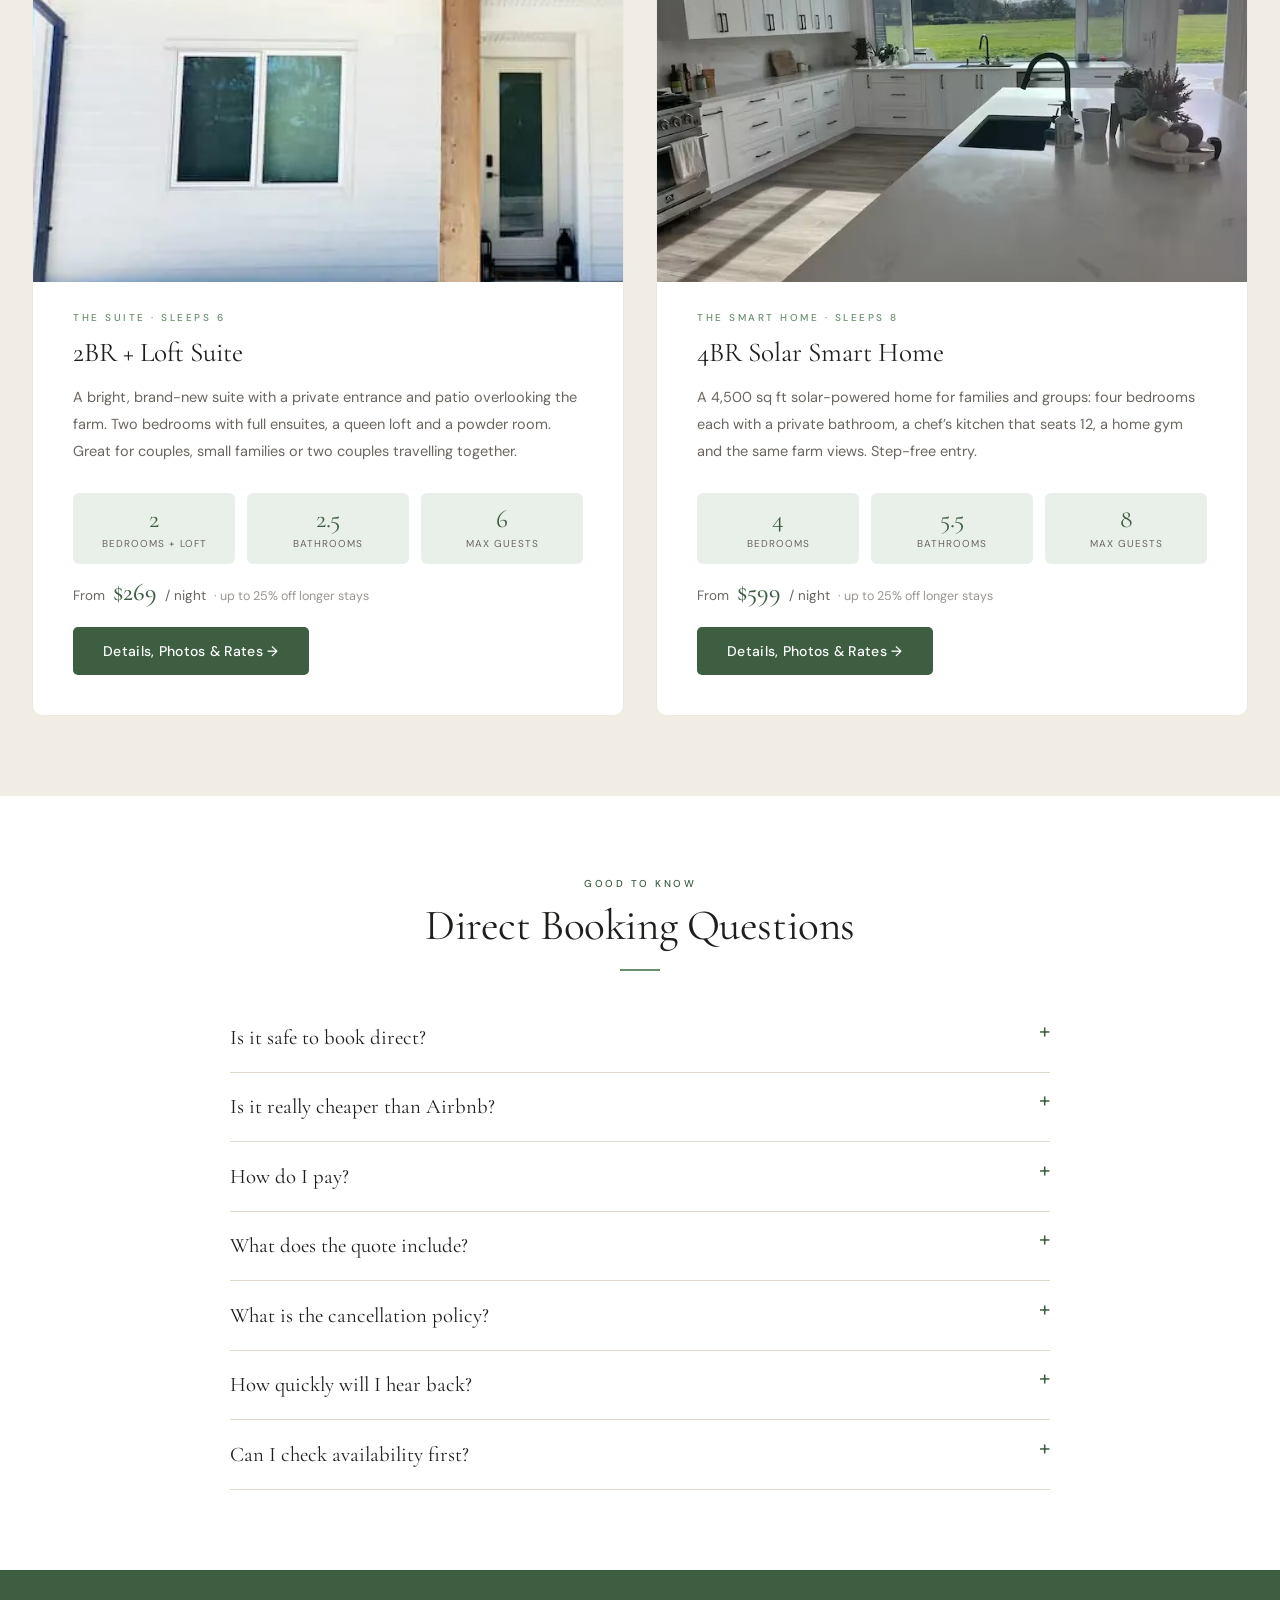
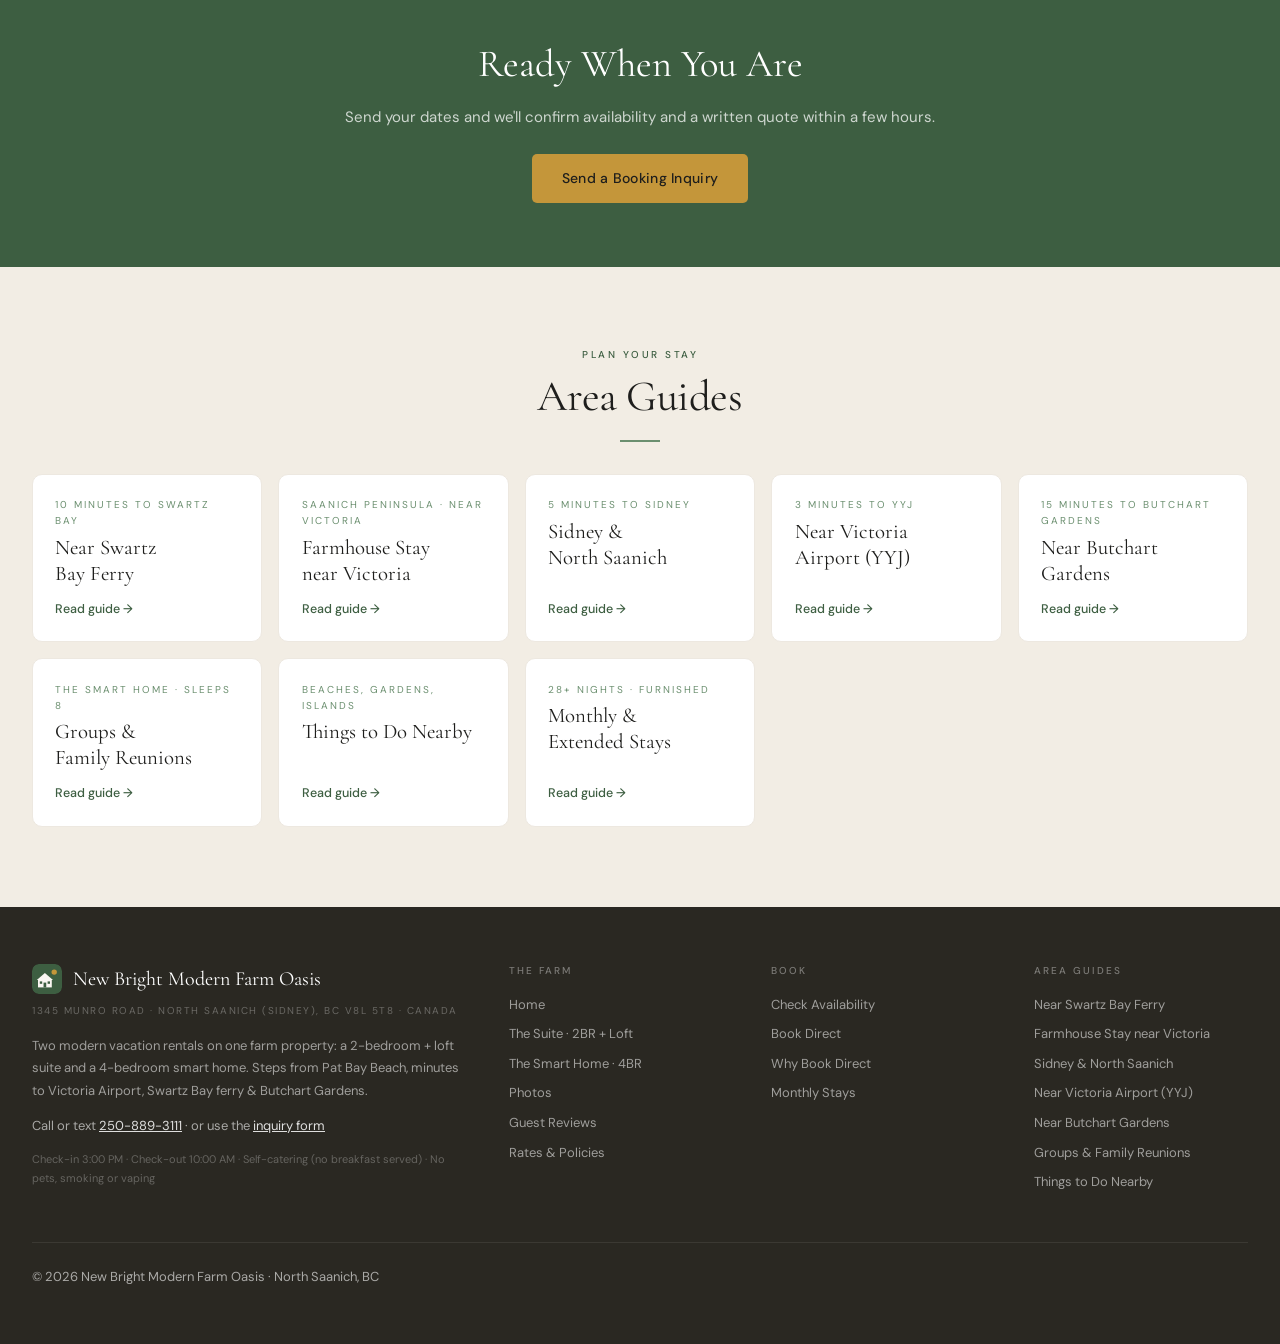
==== commit 7bde30d9: "Visual pass: split photo hero, logo mark, compare table, map embed, screenshot tool - Home + propert" ====
--- a/book-direct/index.html
+++ b/book-direct/index.html
@@ -155,9 +155,9 @@
 
 <nav id="mainNav">
   <div class="nav-inner">
-    <a class="nav-logo" href="/" style="text-decoration:none">
-      <span class="nav-logo-name">New Bright Modern Farm Oasis</span>
-      <span class="nav-logo-sub">North Saanich · Sidney, BC</span>
+    <a class="nav-logo" href="/" aria-label="New Bright Modern Farm Oasis — home">
+      <svg class="nav-mark" viewBox="0 0 100 100" aria-hidden="true" focusable="false"><rect width="100" height="100" rx="22" fill="#3D5E41"/><circle cx="74" cy="27" r="9" fill="#C4963A"/><polygon points="16,53 43,30 70,53" fill="#FAF7F2"/><rect x="20" y="52" width="46" height="26" fill="#FAF7F2"/><rect x="38.5" y="62" width="9" height="16" fill="#3D5E41"/><rect x="26" y="58" width="8" height="8" fill="#3D5E41"/><rect x="52" y="58" width="8" height="8" fill="#3D5E41"/></svg>
+      <span class="nav-logo-text"><span class="nav-logo-name">New Bright Modern Farm Oasis</span><span class="nav-logo-sub">North Saanich · Sidney, BC</span></span>
     </a>
     <ul class="nav-links">
       <li><a href="/the-suite/">The Suite</a></li>
@@ -344,7 +344,7 @@
 <footer>
   <div class="footer-grid">
     <div>
-      <div class="footer-name">New Bright Modern Farm Oasis</div>
+      <div class="footer-brand"><svg class="nav-mark footer-mark" viewBox="0 0 100 100" aria-hidden="true" focusable="false"><rect width="100" height="100" rx="22" fill="#3D5E41"/><circle cx="74" cy="27" r="9" fill="#C4963A"/><polygon points="16,53 43,30 70,53" fill="#FAF7F2"/><rect x="20" y="52" width="46" height="26" fill="#FAF7F2"/><rect x="38.5" y="62" width="9" height="16" fill="#3D5E41"/><rect x="26" y="58" width="8" height="8" fill="#3D5E41"/><rect x="52" y="58" width="8" height="8" fill="#3D5E41"/></svg><div class="footer-name">New Bright Modern Farm Oasis</div></div>
       <div class="footer-loc">1345 Munro Road · North Saanich (Sidney), BC V8L 5T8 · Canada</div>
       <p>Two modern vacation rentals on one farm property: a 2-bedroom + loft suite and a 4-bedroom smart home. Steps from Pat Bay Beach, minutes to Victoria Airport, Swartz Bay ferry &amp; Butchart Gardens.</p>
       <p style="margin-top:0.75rem;font-size:13px;color:rgba(255,255,255,0.6)">Call or text <a href="tel:+12508893111" style="color:rgba(255,255,255,0.85)">250-889-3111</a> · or use the <a href="/#booking" style="color:rgba(255,255,255,0.85)">inquiry form</a></p>
--- a/assets/ui.css
+++ b/assets/ui.css
@@ -76,3 +76,124 @@
   .hero.hero-photo.hero-short{min-height:clamp(340px,52vh,500px)}
   .stay-ribbon{left:-.25rem}
 }
+
+/* ══════════════════════════════════════════════════════════════════════
+   Visual pass (2026-10-29): logo mark, split hero, compare table, map,
+   grid-image fix, small type refinements. Loaded after the page CSS, so
+   these rules win on every page.
+   ══════════════════════════════════════════════════════════════════════ */
+
+/* ── Utilities ──────────────────────────────────────────────────────── */
+.sr-only{position:absolute;width:1px;height:1px;padding:0;margin:-1px;overflow:hidden;clip:rect(0 0 0 0);white-space:nowrap;border:0}
+
+/* ── Type refinements: balanced headings, no orphans in prose ──────── */
+.section-title,.hero h1,.stay-card-title,.guide-title,.cta-band h2,.pricing-sub,.compare-head h3{text-wrap:balance}
+.about-body p,.stays-intro,.hero-sub,.stay-card-desc,.loc-body p,.faq-list details p,.pricing-intro,.quote-text{text-wrap:pretty}
+.section-title{letter-spacing:-.01em}
+
+/* ── Grid images must be allowed to shrink (the About mosaic overflowed the page by 74px on desktop) ── */
+.about-grid>*,.loc-grid>*,.stays-grid>*{min-width:0}
+.about-grid{grid-template-columns:minmax(0,1fr) minmax(0,1fr)}
+.mosaic{grid-template-columns:minmax(0,1fr) minmax(0,1fr)}
+.mosaic img{min-width:0}
+@media (max-width:1024px){
+  .about-grid{grid-template-columns:minmax(0,1fr)}
+  .mosaic{grid-template-columns:repeat(3,minmax(0,1fr))}
+}
+
+/* ── Nav: house mark (same drawing as the favicon) ─────────────────── */
+.nav-logo{display:flex;flex-direction:row;align-items:center;gap:.75rem;text-decoration:none;min-width:0;color:inherit}
+.nav-mark{width:38px;height:38px;flex-shrink:0;display:block;border-radius:9px}
+.nav-logo-text{display:flex;flex-direction:column;min-width:0}
+.nav-logo-name{white-space:nowrap}
+.nav-logo:hover .nav-logo-name{color:var(--sage-mid)}
+@media (max-width:420px){.nav-mark{width:34px;height:34px}.nav-logo-name{font-size:15px}}
+.footer-brand{display:flex;align-items:center;gap:.7rem;margin-bottom:.5rem}
+.footer-brand .footer-mark{width:30px;height:30px;border-radius:7px}
+.footer-brand .footer-name{margin:0}
+
+/* ── Split hero: brand panel + real photo ───────────────────────────── */
+.hero.hero-split{display:grid;grid-template-columns:minmax(0,46fr) minmax(0,54fr);align-items:stretch;padding:0;min-height:clamp(500px,66vh,660px);text-align:left;background:var(--sage-dark)}
+.hero-split .hero-panel{display:flex;flex-direction:column;justify-content:center;padding:3.5rem 3rem 2.75rem max(2rem,calc((100vw - 1280px) / 2))}
+.hero-split .hero-content{max-width:540px;align-items:flex-start;text-align:left;gap:1.1rem;padding:0}
+.hero-split .hero-eyebrow{justify-content:flex-start}
+.hero-split h1{font-size:clamp(2.4rem,4.2vw,3.5rem);font-weight:300;line-height:1.05}
+.hero-split .hero-sub{font-size:15px;color:rgba(255,255,255,.8);max-width:520px}
+.hero-split .hero-btns{justify-content:flex-start;margin-top:.35rem}
+.hero-split .btn-primary{background:var(--cream);color:var(--sage-dark)}
+.hero-split .btn-primary:hover{background:#fff}
+.hero-facts{display:grid;grid-template-columns:repeat(2,minmax(0,max-content));gap:.55rem 2.25rem;margin-top:1.4rem;padding-top:1.2rem;border-top:1px solid rgba(255,255,255,.14);font-size:12.5px;color:rgba(255,255,255,.72);list-style:none;width:100%}
+.hero-facts li{display:flex;align-items:center;gap:6px;white-space:nowrap}
+.hero-facts strong{color:#fff;font-weight:600}
+.hero-split .hero-media{position:relative;display:block;overflow:hidden;min-height:320px;margin:0;background:#dfe3dc}
+.hero-split .hero-media img{position:absolute;inset:0;width:100%;height:100%;object-fit:cover;object-position:center;display:block;transform:scale(1.04);animation:heroZoom 22s ease-out forwards}
+.hero-split .hero-content>*{opacity:0;transform:translateY(14px);animation:heroIn .9s cubic-bezier(.2,.7,.2,1) forwards}
+.hero-split .hero-content>:nth-child(1){animation-delay:.1s}
+.hero-split .hero-content>:nth-child(2){animation-delay:.22s}
+.hero-split .hero-content>:nth-child(3){animation-delay:.34s}
+.hero-split .hero-content>:nth-child(4){animation-delay:.46s}
+.hero-split .hero-content>:nth-child(5){animation-delay:.6s}
+/* property pages: longer titles, a little shorter */
+.hero.hero-split.hero-short{min-height:clamp(440px,58vh,600px)}
+.hero-split.hero-short h1{font-size:clamp(2rem,3.1vw,2.7rem);line-height:1.1}
+@media (max-width:900px){
+  .hero.hero-split{grid-template-columns:minmax(0,1fr);min-height:0}
+  .hero.hero-split.hero-short{min-height:0}
+  .hero-split.hero-short h1{font-size:clamp(1.9rem,7vw,2.3rem)}
+  .hero-split .hero-media{order:-1;aspect-ratio:4/3;min-height:0}
+  .hero-split .hero-panel{padding:2.25rem 1.5rem 2.1rem}
+  .hero-split h1{font-size:clamp(2.1rem,8vw,2.6rem)}
+  .hero-facts{grid-template-columns:minmax(0,1fr);gap:.5rem}
+  .hero-facts li{white-space:normal}
+  .hero-facts strong{white-space:nowrap}
+}
+@media (prefers-reduced-motion: reduce){
+  .hero-split .hero-media img{animation:none;transform:none}
+  .hero-split .hero-content>*{animation:none;opacity:1;transform:none}
+}
+@media print{
+  .hero-split .hero-media img{animation:none;transform:none}
+  .hero-split .hero-content>*{animation:none;opacity:1;transform:none}
+}
+
+/* ── Compare the two homes ──────────────────────────────────────────── */
+.compare{margin-top:3rem}
+.compare-head{margin-bottom:1.1rem}
+.compare-head p{margin-top:.35rem}
+.compare-head h3{font-family:var(--serif);font-size:1.7rem;font-weight:400;color:var(--charcoal);line-height:1.2}
+.compare-head p{font-size:14px;color:var(--mid);max-width:560px}
+.compare-table{width:100%;border-collapse:separate;border-spacing:0;background:var(--white);border:1px solid var(--border-light);border-radius:10px;overflow:hidden;font-size:14px}
+.compare-table th,.compare-table td{padding:.9rem 1.25rem;text-align:left;vertical-align:top;border-top:1px solid var(--border-light);line-height:1.55}
+.compare-table thead th{border-top:0;background:var(--sage-pale);vertical-align:bottom}
+.compare-table thead th.compare-name{font-family:var(--serif);font-size:1.45rem;font-weight:500;color:var(--sage-dark);line-height:1.1}
+.compare-table thead th.compare-name small{display:block;font-family:var(--sans);font-size:11px;letter-spacing:1.2px;text-transform:uppercase;color:var(--mid);margin-top:.35rem;font-weight:500}
+.compare-table thead th.compare-name.prop-paused small::after{content:' · not taking bookings'}
+.compare-table tbody th{font-weight:500;color:var(--mid);font-size:13px;width:17%;min-width:118px}
+.compare-table tbody td{color:var(--charcoal);width:41.5%}
+.compare-table tbody tr:nth-child(even) td,.compare-table tbody tr:nth-child(even) th{background:#FCFBF8}
+.compare-price{font-family:var(--serif);font-size:1.55rem;color:var(--sage-dark);line-height:1;font-weight:500}
+.compare-table td small{font-size:12.5px;color:var(--mid)}
+.compare-table td strong{color:var(--sage-dark);font-weight:600}
+.compare-link{color:var(--sage-dark);font-weight:500;text-decoration:none;border-bottom:1px solid rgba(61,94,65,.3);transition:border-color .2s}
+.compare-link:hover{border-color:var(--sage-dark)}
+@media (max-width:640px){
+  .compare-table,.compare-table thead,.compare-table tbody{display:block}
+  .compare-table tr{display:grid;grid-template-columns:minmax(0,1fr) minmax(0,1fr)}
+  .compare-table thead th:first-child{display:none}
+  .compare-table thead th.compare-name{font-size:1.2rem;padding:.9rem 1rem}
+  .compare-table tbody th{grid-column:1/-1;width:auto;min-width:0;padding:.8rem 1rem .15rem;font-size:11px;letter-spacing:1.2px;text-transform:uppercase;background:none!important}
+  .compare-table tbody td{border-top:0;padding:.2rem 1rem .85rem;width:auto;font-size:13.5px;background:none!important}
+  .compare-table tbody tr:nth-child(even){background:#FCFBF8}
+  .compare-table tbody th.sr-only-row{padding:0}
+  .compare-links th{display:none}
+  .compare-links td{padding-top:.9rem;border-top:1px solid var(--border-light)}
+}
+
+/* ── Location map ───────────────────────────────────────────────────── */
+.loc-map{max-width:1280px;margin:3rem auto 0}
+.loc-map-frame{position:relative;border-radius:10px;overflow:hidden;border:1px solid rgba(255,255,255,.18);background:#dfe6dc;aspect-ratio:16/7}
+.loc-map-frame iframe{position:absolute;inset:0;width:100%;height:100%;border:0;display:block}
+.loc-map-bar{display:flex;flex-wrap:wrap;align-items:center;justify-content:space-between;gap:.5rem 1.5rem;margin-top:.9rem;font-size:13.5px;color:rgba(255,255,255,.78)}
+.loc-map-bar a{color:#fff;text-decoration:none;border-bottom:1px solid rgba(255,255,255,.35);font-weight:500;transition:color .2s,border-color .2s}
+.loc-map-bar a:hover{color:var(--gold-light);border-color:var(--gold-light)}
+@media (max-width:768px){.loc-map{margin-top:2.25rem}.loc-map-frame{aspect-ratio:1/1}}
